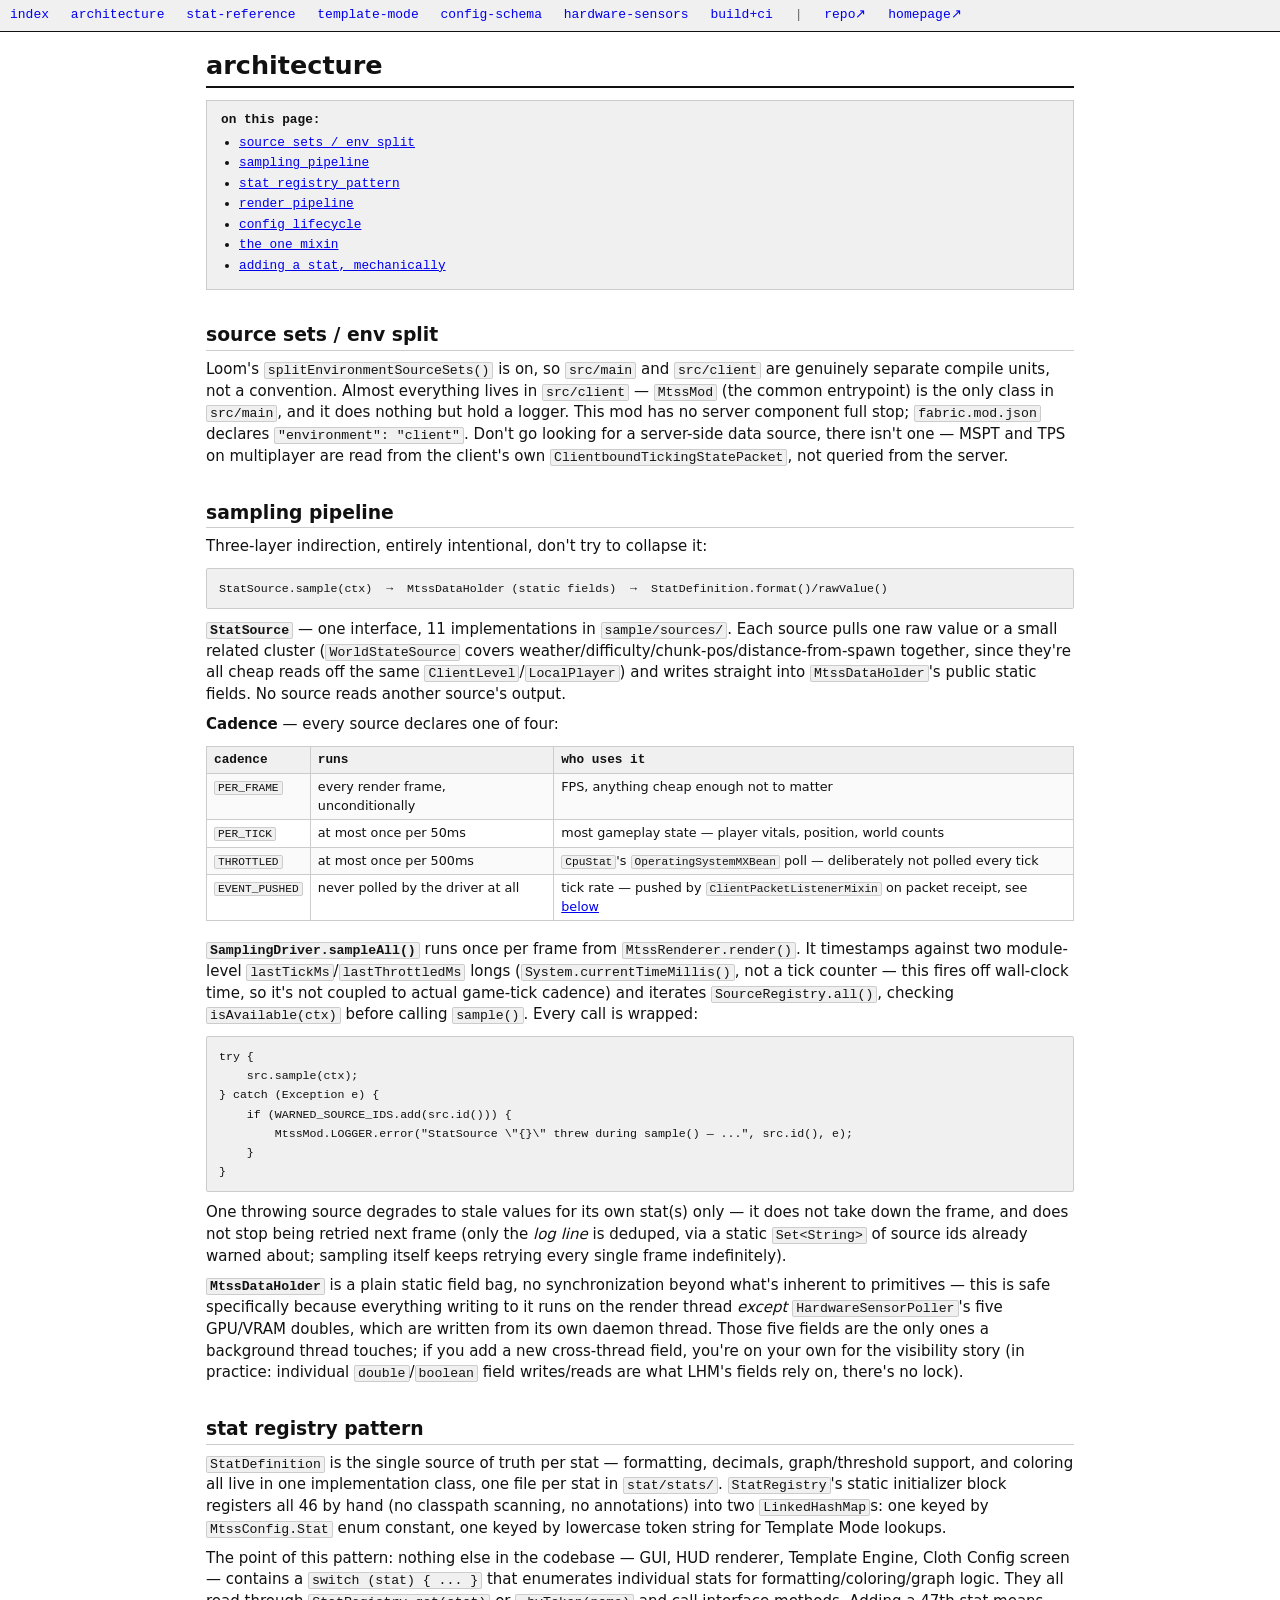
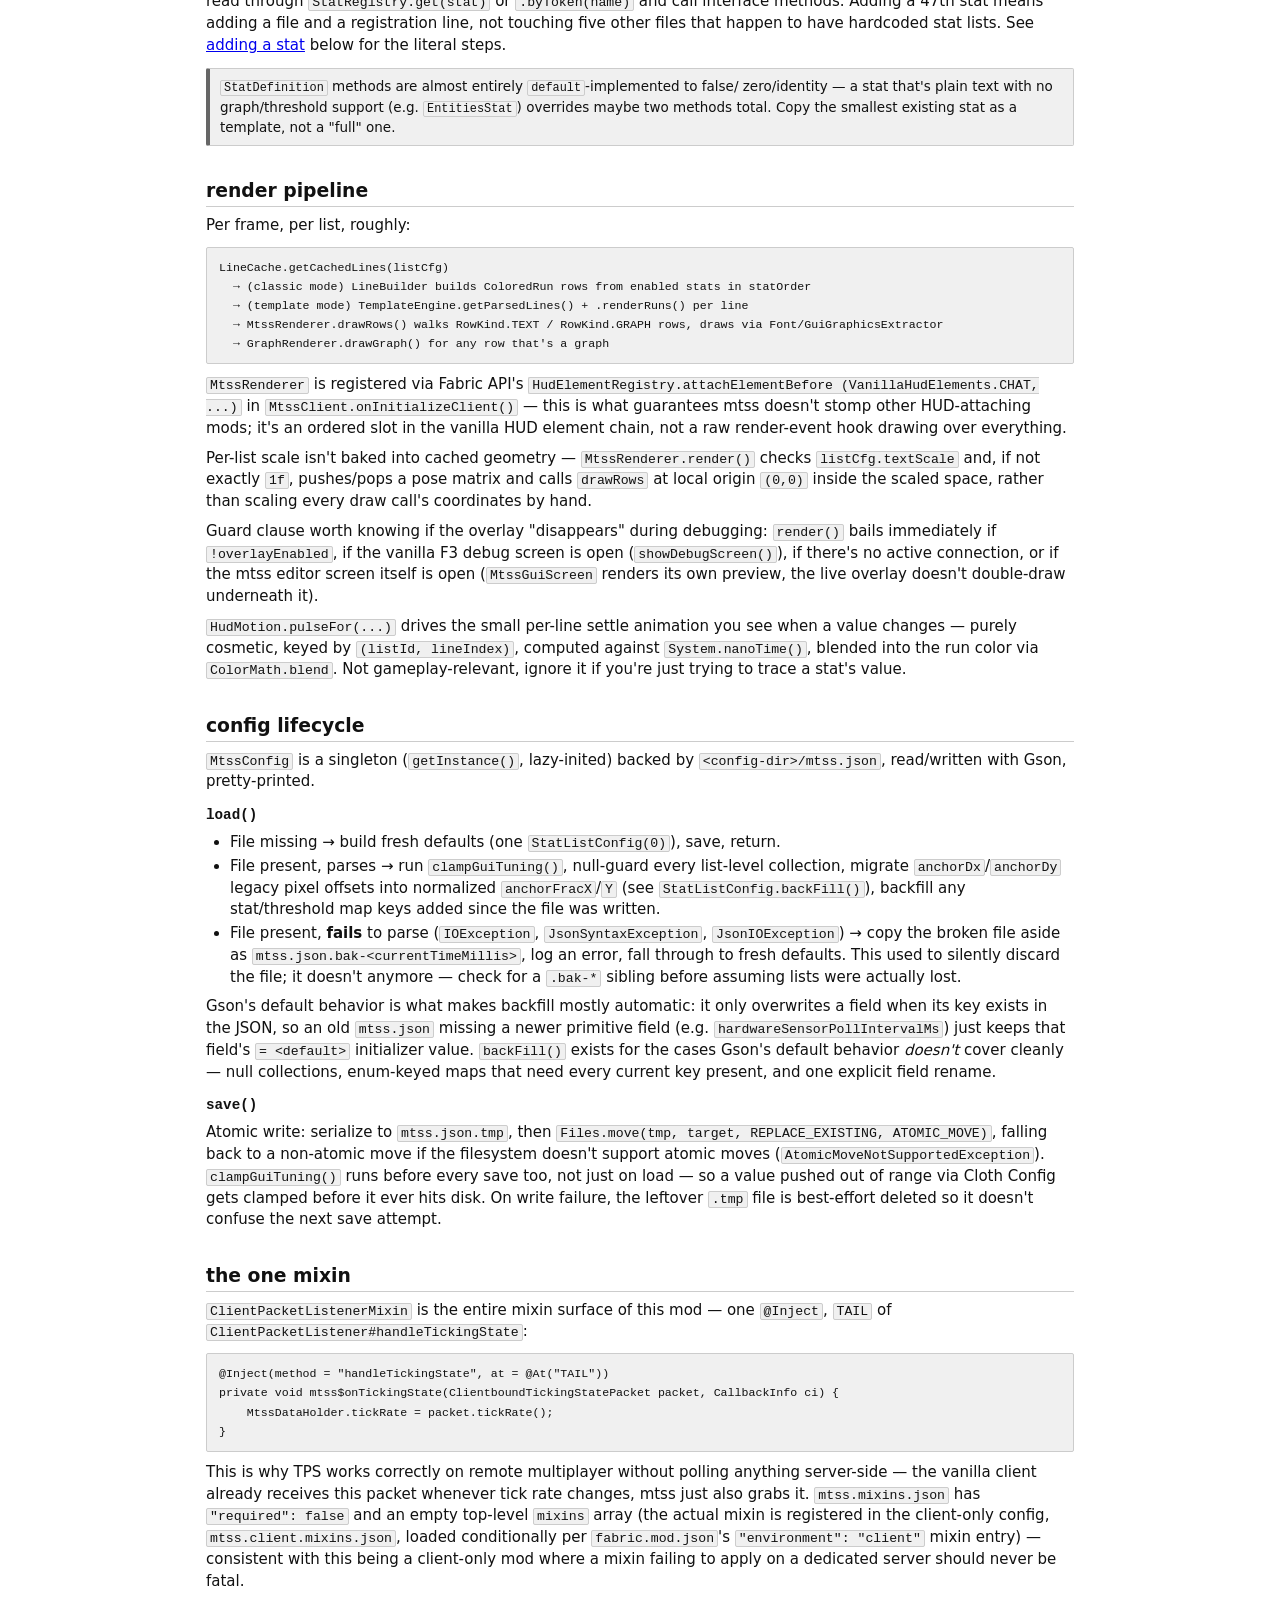
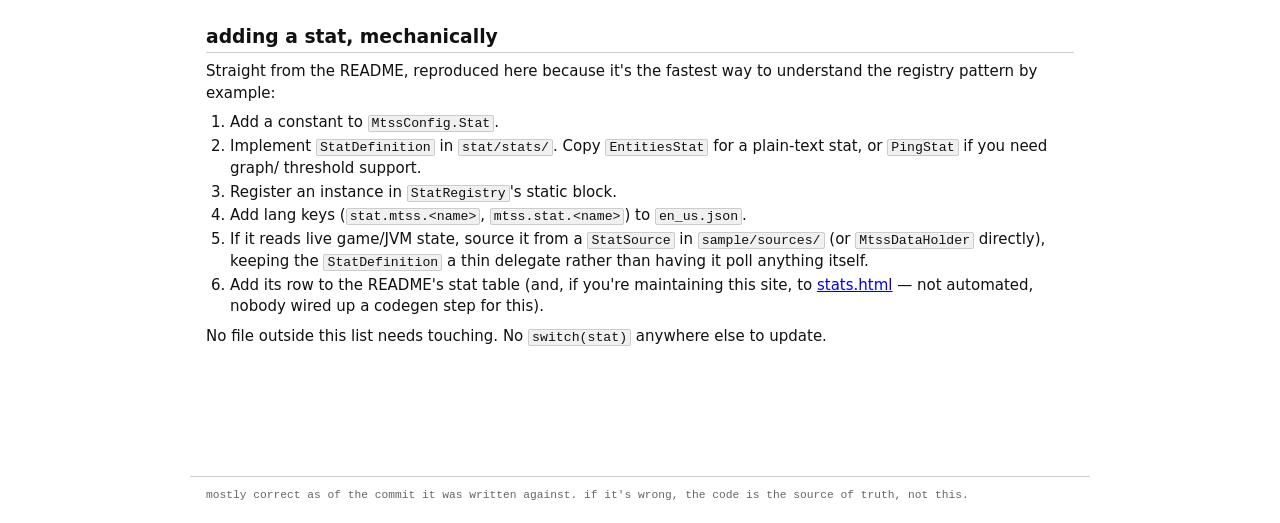
==== docs/architecture.html @ 02ba2ceb "Trim footer text to fit in 1 line" ====
<!doctype html>
<html lang="en">
<head>
<meta charset="utf-8">
<meta name="viewport" content="width=device-width, initial-scale=1">
<title>mtss docs — architecture</title>
<link rel="stylesheet" href="style.css">
</head>
<body>
<div class="topbar">
  <a href="index.html">index</a>
  <a href="architecture.html">architecture</a>
  <a href="stats.html">stat-reference</a>
  <a href="template-mode.html">template-mode</a>
  <a href="config-schema.html">config-schema</a>
  <a href="hardware-sensors.html">hardware-sensors</a>
  <a href="building.html">build+ci</a>
  <span class="sep">|</span>
  <a href="https://github.com/bottledpepsi/MineTuner-Statistics-Server">repo↗</a>
  <a href="https://bottledpepsi.github.io">homepage↗</a>
</div>

<main>
<h1>architecture</h1>

<div class="toc">
<b>on this page:</b>
<ul>
<li><a href="#sourcesets">source sets / env split</a></li>
<li><a href="#sampling">sampling pipeline</a></li>
<li><a href="#registry">stat registry pattern</a></li>
<li><a href="#render">render pipeline</a></li>
<li><a href="#config-lifecycle">config lifecycle</a></li>
<li><a href="#mixin">the one mixin</a></li>
<li><a href="#adding-a-stat">adding a stat, mechanically</a></li>
</ul>
</div>

<h2 id="sourcesets">source sets / env split</h2>
<p>
Loom's <code>splitEnvironmentSourceSets()</code> is on, so <code>src/main</code> and
<code>src/client</code> are genuinely separate compile units, not a convention. Almost
everything lives in <code>src/client</code> — <code>MtssMod</code> (the common entrypoint)
is the only class in <code>src/main</code>, and it does nothing but hold a logger. This
mod has no server component full stop; <code>fabric.mod.json</code> declares
<code>"environment": "client"</code>. Don't go looking for a server-side data source, there
isn't one — MSPT and TPS on multiplayer are read from the client's own
<code>ClientboundTickingStatePacket</code>, not queried from the server.
</p>

<h2 id="sampling">sampling pipeline</h2>
<p>
Three-layer indirection, entirely intentional, don't try to collapse it:
</p>
<pre><code>StatSource.sample(ctx)  →  MtssDataHolder (static fields)  →  StatDefinition.format()/rawValue()</code></pre>

<p>
<b><code>StatSource</code></b> — one interface, 11 implementations in <code>sample/sources/</code>.
Each source pulls one raw value or a small related cluster (<code>WorldStateSource</code> covers
weather/difficulty/chunk-pos/distance-from-spawn together, since they're all cheap reads off the
same <code>ClientLevel</code>/<code>LocalPlayer</code>) and writes straight into
<code>MtssDataHolder</code>'s public static fields. No source reads another source's output.
</p>

<p>
<b>Cadence</b> — every source declares one of four:
</p>
<table>
<tr><th>cadence</th><th>runs</th><th>who uses it</th></tr>
<tr><td><code>PER_FRAME</code></td><td>every render frame, unconditionally</td><td>FPS, anything cheap enough not to matter</td></tr>
<tr><td><code>PER_TICK</code></td><td>at most once per 50ms</td><td>most gameplay state — player vitals, position, world counts</td></tr>
<tr><td><code>THROTTLED</code></td><td>at most once per 500ms</td><td><code>CpuStat</code>'s <code>OperatingSystemMXBean</code> poll — deliberately not polled every tick</td></tr>
<tr><td><code>EVENT_PUSHED</code></td><td>never polled by the driver at all</td><td>tick rate — pushed by <code>ClientPacketListenerMixin</code> on packet receipt, see <a href="#mixin">below</a></td></tr>
</table>

<p>
<b><code>SamplingDriver.sampleAll()</code></b> runs once per frame from <code>MtssRenderer.render()</code>.
It timestamps against two module-level <code>lastTickMs</code>/<code>lastThrottledMs</code> longs
(<code>System.currentTimeMillis()</code>, not a tick counter — this fires off wall-clock time, so it's
not coupled to actual game-tick cadence) and iterates <code>SourceRegistry.all()</code>, checking
<code>isAvailable(ctx)</code> before calling <code>sample()</code>. Every call is wrapped:
</p>
<pre><code>try {
    src.sample(ctx);
} catch (Exception e) {
    if (WARNED_SOURCE_IDS.add(src.id())) {
        MtssMod.LOGGER.error("StatSource \"{}\" threw during sample() — ...", src.id(), e);
    }
}</code></pre>
<p>
One throwing source degrades to stale values for its own stat(s) only — it does not take down
the frame, and does not stop being retried next frame (only the <i>log line</i> is deduped, via
a static <code>Set&lt;String&gt;</code> of source ids already warned about; sampling itself keeps
retrying every single frame indefinitely).
</p>

<p>
<b><code>MtssDataHolder</code></b> is a plain static field bag, no synchronization beyond what's
inherent to primitives — this is safe specifically because everything writing to it runs on the
render thread <i>except</i> <code>HardwareSensorPoller</code>'s five GPU/VRAM doubles, which are
written from its own daemon thread. Those five fields are the only ones a background thread
touches; if you add a new cross-thread field, you're on your own for the visibility story (in
practice: individual <code>double</code>/<code>boolean</code> field writes/reads are what LHM's
fields rely on, there's no lock).
</p>

<h2 id="registry">stat registry pattern</h2>
<p>
<code>StatDefinition</code> is the single source of truth per stat — formatting, decimals,
graph/threshold support, and coloring all live in one implementation class, one file per stat
in <code>stat/stats/</code>. <code>StatRegistry</code>'s static initializer block registers all
46 by hand (no classpath scanning, no annotations) into two <code>LinkedHashMap</code>s: one
keyed by <code>MtssConfig.Stat</code> enum constant, one keyed by lowercase token string for
Template Mode lookups.
</p>
<p>
The point of this pattern: nothing else in the codebase — GUI, HUD renderer, Template
Engine, Cloth Config screen — contains a <code>switch (stat) { ... }</code> that enumerates
individual stats for formatting/coloring/graph logic. They all read through
<code>StatRegistry.get(stat)</code> or <code>.byToken(name)</code> and call interface methods.
Adding a 47th stat means adding a file and a registration line, not touching five other files
that happen to have hardcoded stat lists. See <a href="#adding-a-stat">adding a stat</a> below
for the literal steps.
</p>
<div class="note">
<code>StatDefinition</code> methods are almost entirely <code>default</code>-implemented to false/
zero/identity — a stat that's plain text with no graph/threshold support (e.g. <code>EntitiesStat</code>)
overrides maybe two methods total. Copy the smallest existing stat as a template, not a "full"
one.
</div>

<h2 id="render">render pipeline</h2>
<p>
Per frame, per list, roughly:
</p>
<pre><code>LineCache.getCachedLines(listCfg)
  → (classic mode) LineBuilder builds ColoredRun rows from enabled stats in statOrder
  → (template mode) TemplateEngine.getParsedLines() + .renderRuns() per line
  → MtssRenderer.drawRows() walks RowKind.TEXT / RowKind.GRAPH rows, draws via Font/GuiGraphicsExtractor
  → GraphRenderer.drawGraph() for any row that's a graph</code></pre>
<p>
<code>MtssRenderer</code> is registered via Fabric API's <code>HudElementRegistry.attachElementBefore
(VanillaHudElements.CHAT, ...)</code> in <code>MtssClient.onInitializeClient()</code> — this is what
guarantees mtss doesn't stomp other HUD-attaching mods; it's an ordered slot in the vanilla HUD
element chain, not a raw render-event hook drawing over everything.
</p>
<p>
Per-list scale isn't baked into cached geometry — <code>MtssRenderer.render()</code> checks
<code>listCfg.textScale</code> and, if not exactly <code>1f</code>, pushes/pops a pose matrix and
calls <code>drawRows</code> at local origin <code>(0,0)</code> inside the scaled space, rather than
scaling every draw call's coordinates by hand.
</p>
<p>
Guard clause worth knowing if the overlay "disappears" during debugging: <code>render()</code> bails
immediately if <code>!overlayEnabled</code>, if the vanilla F3 debug screen is open
(<code>showDebugScreen()</code>), if there's no active connection, or if the mtss editor screen
itself is open (<code>MtssGuiScreen</code> renders its own preview, the live overlay doesn't
double-draw underneath it).
</p>
<p>
<code>HudMotion.pulseFor(...)</code> drives the small per-line settle animation you see when a
value changes — purely cosmetic, keyed by <code>(listId, lineIndex)</code>, computed against
<code>System.nanoTime()</code>, blended into the run color via <code>ColorMath.blend</code>. Not
gameplay-relevant, ignore it if you're just trying to trace a stat's value.
</p>

<h2 id="config-lifecycle">config lifecycle</h2>
<p>
<code>MtssConfig</code> is a singleton (<code>getInstance()</code>, lazy-inited) backed by
<code>&lt;config-dir&gt;/mtss.json</code>, read/written with Gson, pretty-printed.
</p>
<h4>load()</h4>
<ul>
<li>File missing → build fresh defaults (one <code>StatListConfig(0)</code>), save, return.</li>
<li>File present, parses → run <code>clampGuiTuning()</code>, null-guard every list-level
collection, migrate <code>anchorDx</code>/<code>anchorDy</code> legacy pixel offsets into
normalized <code>anchorFracX</code>/<code>Y</code> (see <code>StatListConfig.backFill()</code>),
backfill any stat/threshold map keys added since the file was written.</li>
<li>File present, <b>fails</b> to parse (<code>IOException</code>, <code>JsonSyntaxException</code>,
<code>JsonIOException</code>) → copy the broken file aside as
<code>mtss.json.bak-&lt;currentTimeMillis&gt;</code>, log an error, fall through to fresh defaults.
This used to silently discard the file; it doesn't anymore — check for a <code>.bak-*</code>
sibling before assuming lists were actually lost.</li>
</ul>
<p>
Gson's default behavior is what makes backfill mostly automatic: it only overwrites a field
when its key exists in the JSON, so an old <code>mtss.json</code> missing a newer primitive
field (e.g. <code>hardwareSensorPollIntervalMs</code>) just keeps that field's
<code>= &lt;default&gt;</code> initializer value. <code>backFill()</code> exists for the cases
Gson's default behavior <i>doesn't</i> cover cleanly — null collections, enum-keyed maps that
need every current key present, and one explicit field rename.
</p>
<h4>save()</h4>
<p>
Atomic write: serialize to <code>mtss.json.tmp</code>, then
<code>Files.move(tmp, target, REPLACE_EXISTING, ATOMIC_MOVE)</code>, falling back to a
non-atomic move if the filesystem doesn't support atomic moves
(<code>AtomicMoveNotSupportedException</code>). <code>clampGuiTuning()</code> runs before every
save too, not just on load — so a value pushed out of range via Cloth Config gets clamped before
it ever hits disk. On write failure, the leftover <code>.tmp</code> file is best-effort deleted so
it doesn't confuse the next save attempt.
</p>

<h2 id="mixin">the one mixin</h2>
<p>
<code>ClientPacketListenerMixin</code> is the entire mixin surface of this mod — one
<code>@Inject</code>, <code>TAIL</code> of <code>ClientPacketListener#handleTickingState</code>:
</p>
<pre><code>@Inject(method = "handleTickingState", at = @At("TAIL"))
private void mtss$onTickingState(ClientboundTickingStatePacket packet, CallbackInfo ci) {
    MtssDataHolder.tickRate = packet.tickRate();
}</code></pre>
<p>
This is why TPS works correctly on remote multiplayer without polling anything server-side —
the vanilla client already receives this packet whenever tick rate changes, mtss just also
grabs it. <code>mtss.mixins.json</code> has <code>"required": false</code> and an empty
top-level <code>mixins</code> array (the actual mixin is registered in the client-only config,
<code>mtss.client.mixins.json</code>, loaded conditionally per <code>fabric.mod.json</code>'s
<code>"environment": "client"</code> mixin entry) — consistent with this being a client-only mod
where a mixin failing to apply on a dedicated server should never be fatal.
</p>

<h2 id="adding-a-stat">adding a stat, mechanically</h2>
<p>Straight from the README, reproduced here because it's the fastest way to understand the
registry pattern by example:</p>
<ol>
<li>Add a constant to <code>MtssConfig.Stat</code>.</li>
<li>Implement <code>StatDefinition</code> in <code>stat/stats/</code>. Copy
<code>EntitiesStat</code> for a plain-text stat, or <code>PingStat</code> if you need graph/
threshold support.</li>
<li>Register an instance in <code>StatRegistry</code>'s static block.</li>
<li>Add lang keys (<code>stat.mtss.&lt;name&gt;</code>, <code>mtss.stat.&lt;name&gt;</code>) to
<code>en_us.json</code>.</li>
<li>If it reads live game/JVM state, source it from a <code>StatSource</code> in
<code>sample/sources/</code> (or <code>MtssDataHolder</code> directly), keeping the
<code>StatDefinition</code> a thin delegate rather than having it poll anything itself.</li>
<li>Add its row to the README's stat table (and, if you're maintaining this site, to
<a href="stats.html">stats.html</a> — not automated, nobody wired up a codegen step for this).</li>
</ol>
<p>No file outside this list needs touching. No <code>switch(stat)</code> anywhere else to update.</p>

</main>

<footer>
mostly correct as of the commit it was written against. if it's wrong, the code is the source of truth, not this.
</footer>
</body>
</html>
---- docs/style.css ----
/* style.css — didn't feel like doing more than this. */

:root {
  --bg: #ffffff;
  --fg: #111111;
  --dim: #666666;
  --line: #cccccc;
  --code-bg: #f0f0f0;
  --link: #0000ee;
  --visited: #551a8b;
  --warn-bg: #fff8dc;
  --warn-border: #d4c37a;
  --ok: #006400;
  --bad: #8b0000;
  --mono: ui-monospace, "Cascadia Code", "SF Mono", "Consolas", "Liberation Mono", monospace;
  --sans: ui-sans-serif, system-ui, "Segoe UI", Tahoma, Arial, sans-serif;
}

* { box-sizing: border-box; }

html { font-size: 15px; }

body {
  margin: 0;
  font-family: var(--sans);
  color: var(--fg);
  background: var(--bg);
  line-height: 1.45;
}

/* nav bar: literally a table. no shame. */
.topbar {
  border-bottom: 1px solid var(--fg);
  padding: 6px 10px;
  font-family: var(--mono);
  font-size: 13px;
  background: var(--code-bg);
  white-space: nowrap;
  overflow-x: auto;
}
.topbar a { margin-right: 14px; color: var(--link); text-decoration: none; }
.topbar a:hover { text-decoration: underline; }
.topbar .sep { color: var(--dim); margin-right: 14px; }
.topbar .tag { color: var(--dim); }

main {
  max-width: 900px;
  margin: 0 auto;
  padding: 18px 16px 80px;
}

h1, h2, h3, h4 { font-family: var(--sans); font-weight: 700; line-height: 1.2; }
h1 { font-size: 1.7rem; margin: 0 0 4px; border-bottom: 2px solid var(--fg); padding-bottom: 6px; }
h2 { font-size: 1.25rem; margin: 34px 0 8px; border-bottom: 1px solid var(--line); padding-bottom: 3px; }
h3 { font-size: 1.05rem; margin: 20px 0 6px; }
h4 { font-size: 0.95rem; margin: 14px 0 4px; font-family: var(--mono); }

p { margin: 8px 0; }
ul, ol { margin: 8px 0; padding-left: 24px; }
li { margin: 2px 0; }

a { color: var(--link); }
a:visited { color: var(--visited); }

code, pre, kbd {
  font-family: var(--mono);
  font-size: 0.88em;
}
code {
  background: var(--code-bg);
  border: 1px solid var(--line);
  padding: 0 3px;
  border-radius: 2px;
}
pre {
  background: var(--code-bg);
  border: 1px solid var(--line);
  padding: 10px 12px;
  overflow-x: auto;
  border-radius: 2px;
  margin: 10px 0;
}
pre code { background: none; border: none; padding: 0; }

table {
  border-collapse: collapse;
  width: 100%;
  margin: 10px 0 18px;
  font-size: 0.85rem;
}
th, td {
  border: 1px solid var(--line);
  padding: 4px 7px;
  text-align: left;
  vertical-align: top;
}
th {
  background: var(--code-bg);
  font-family: var(--mono);
  font-weight: 700;
  white-space: nowrap;
}
tr:nth-child(even) td { background: #fafafa; }
td code { white-space: nowrap; }

.center { text-align: center; }

.tag {
  display: inline-block;
  font-family: var(--mono);
  font-size: 0.72rem;
  padding: 1px 5px;
  border: 1px solid var(--line);
  border-radius: 2px;
  background: var(--code-bg);
  color: var(--dim);
}

.yes { color: var(--ok); font-weight: 700; }
.no  { color: var(--dim); }

.note, .warn {
  border: 1px solid var(--line);
  padding: 8px 10px;
  margin: 12px 0;
  font-size: 0.9rem;
  border-radius: 2px;
}
.note { background: var(--code-bg); border-left: 4px solid var(--dim); }
.warn { background: var(--warn-bg); border: 1px solid var(--warn-border); border-left: 4px solid #a08a2e; }

hr { border: none; border-top: 1px dashed var(--line); margin: 26px 0; }

footer {
  max-width: 900px;
  margin: 40px auto 20px;
  padding: 10px 16px 0;
  border-top: 1px solid var(--line);
  font-family: var(--mono);
  font-size: 0.75rem;
  color: var(--dim);
}

.toc {
  font-family: var(--mono);
  font-size: 0.85rem;
  background: var(--code-bg);
  border: 1px solid var(--line);
  padding: 10px 14px;
  margin: 12px 0 20px;
}
.toc ul { margin: 4px 0; padding-left: 18px; }

.filetree {
  font-family: var(--mono);
  font-size: 0.82rem;
  background: var(--code-bg);
  border: 1px solid var(--line);
  padding: 10px 12px;
  overflow-x: auto;
  white-space: pre;
  line-height: 1.5;
}

.badge-row { margin: 6px 0 14px; font-family: var(--mono); font-size: 0.75rem; color: var(--dim); }

.two-col {
  display: grid;
  grid-template-columns: 1fr 1fr;
  gap: 20px;
}
@media (max-width: 640px) {
  .two-col { grid-template-columns: 1fr; }
  html { font-size: 14.5px; }
  table { font-size: 0.78rem; }
}
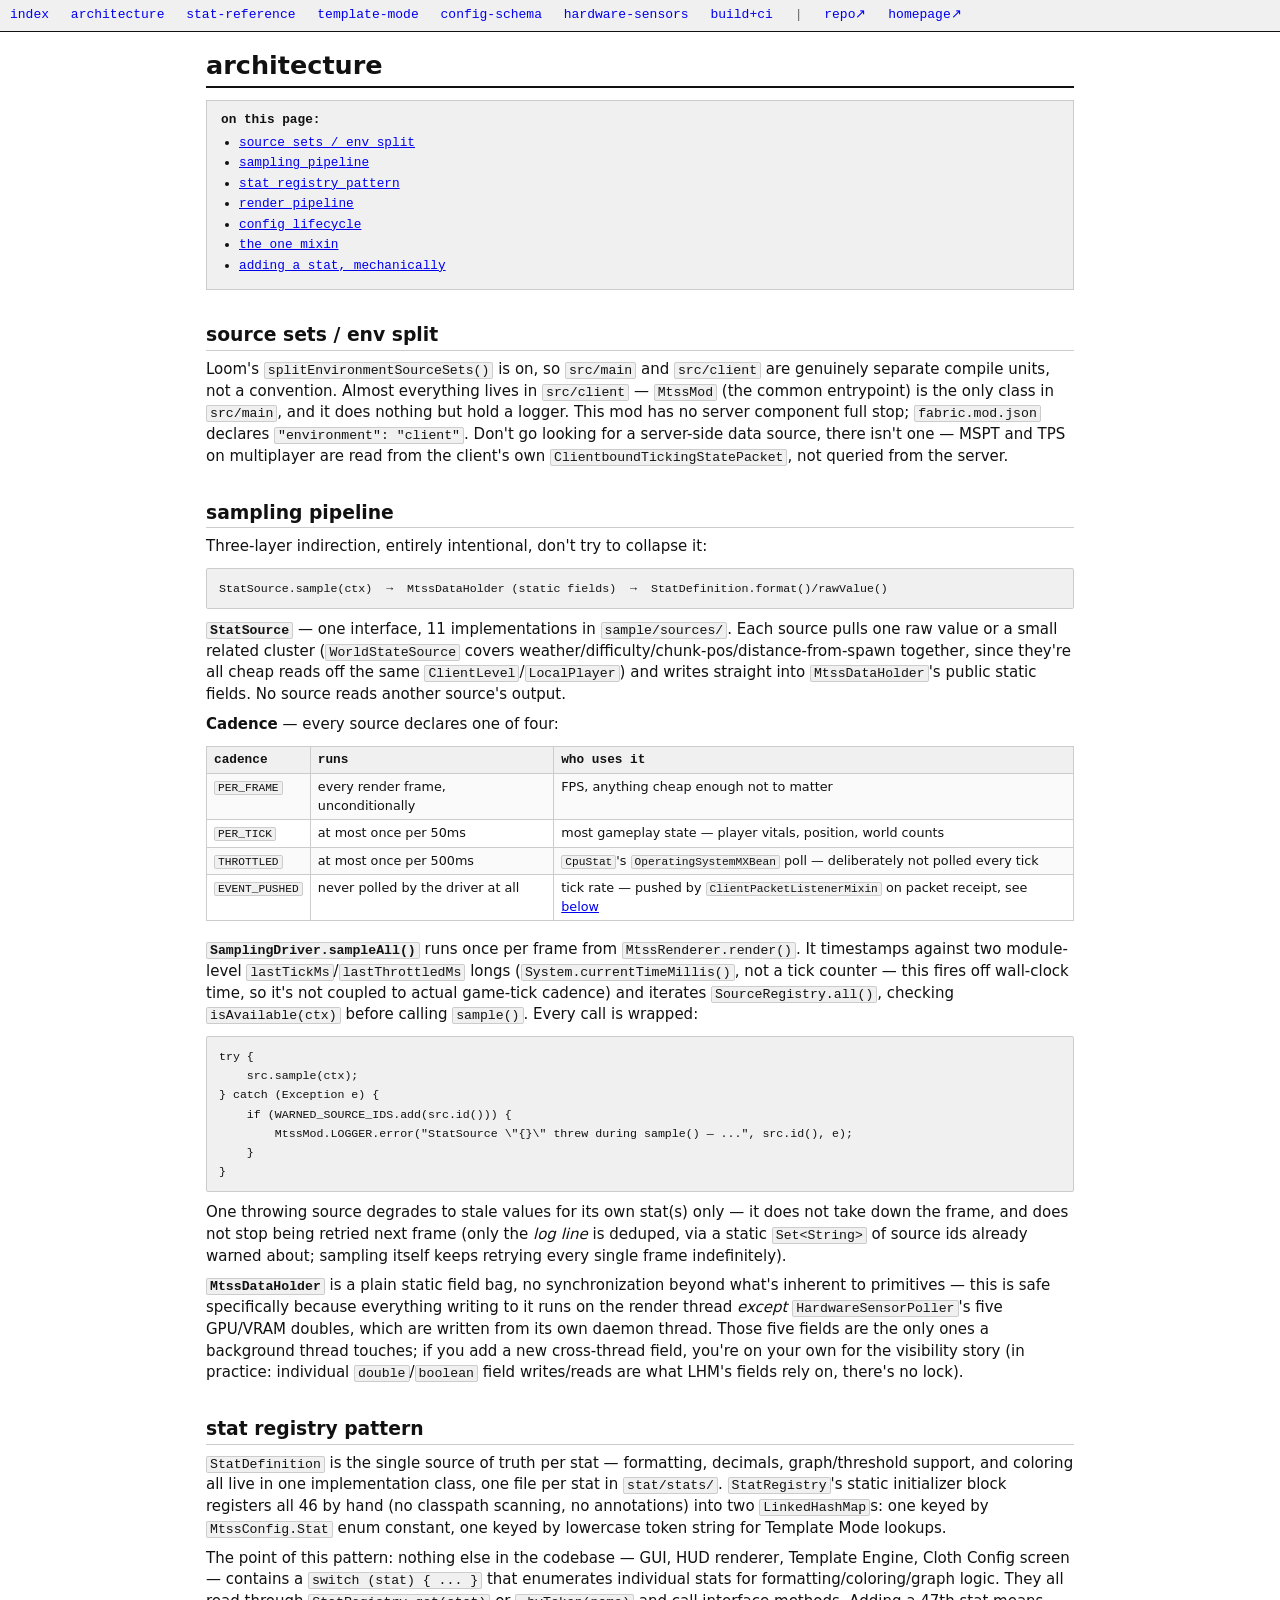
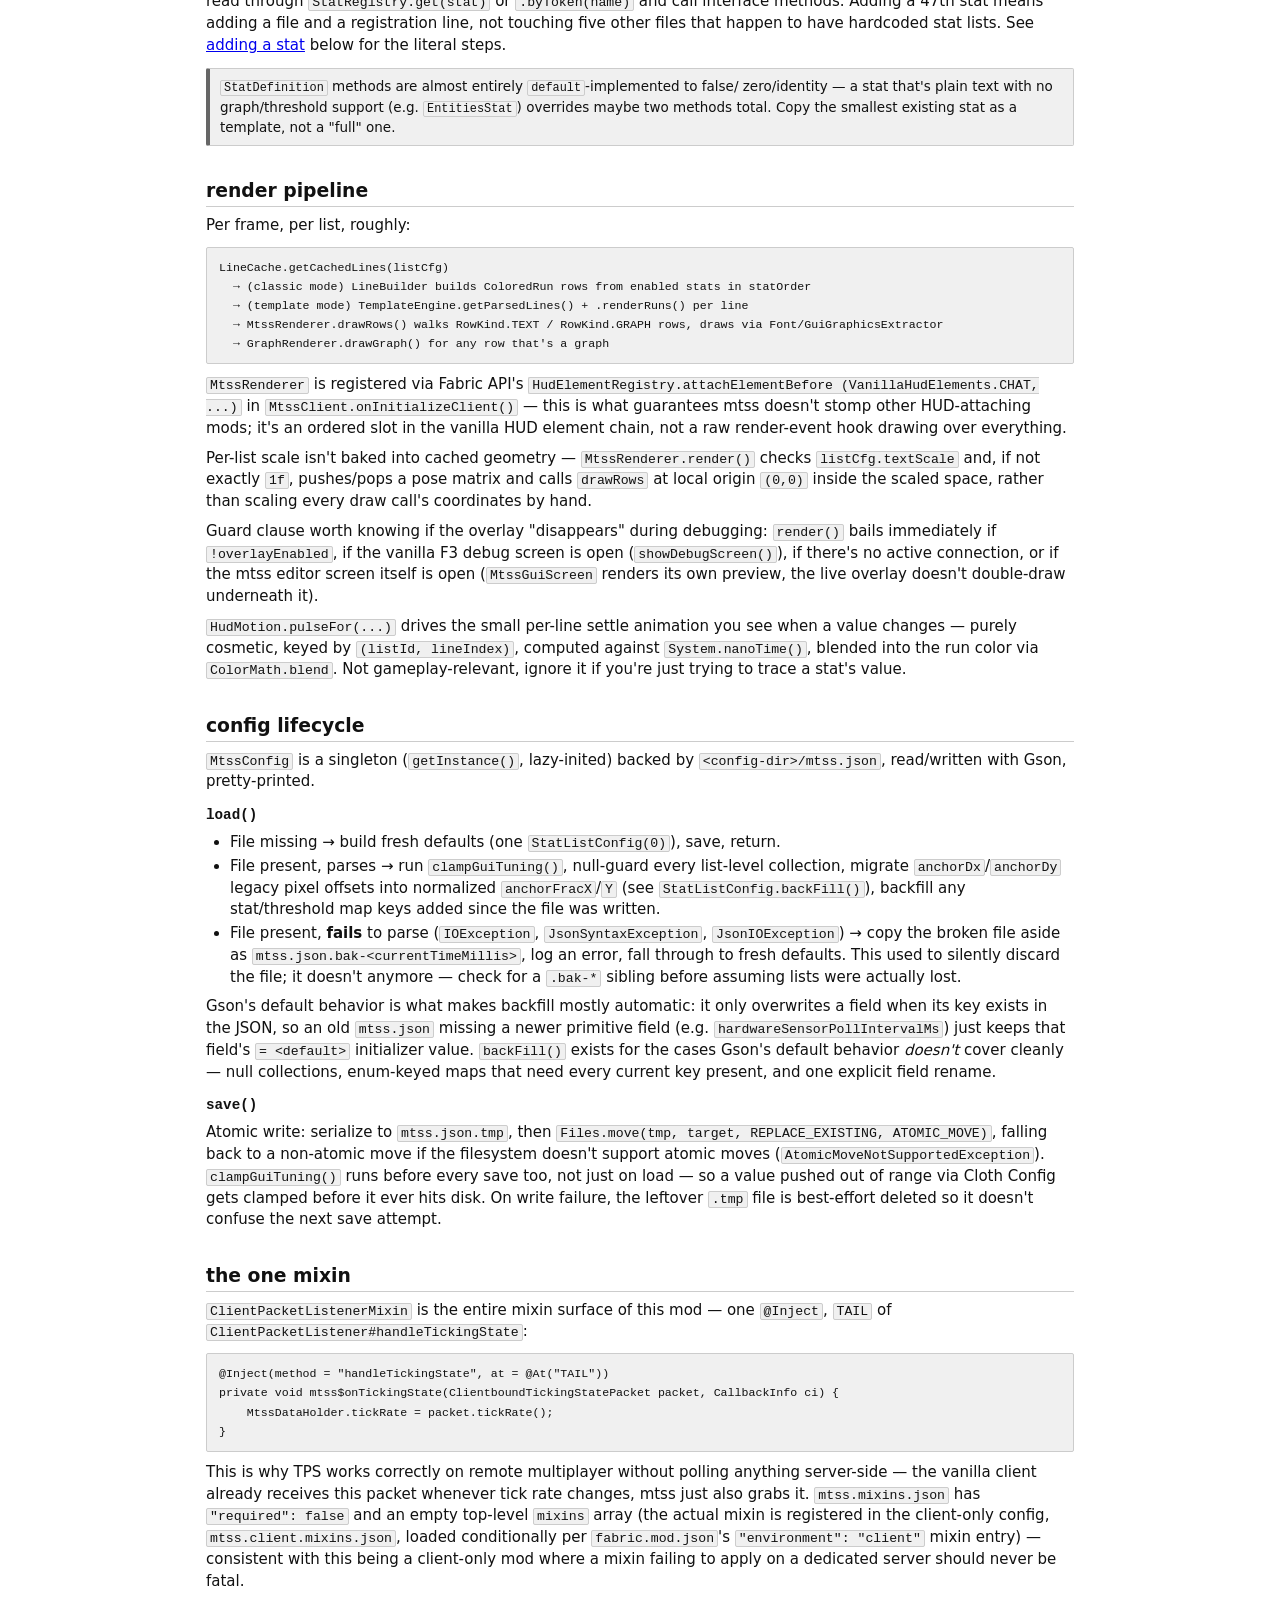
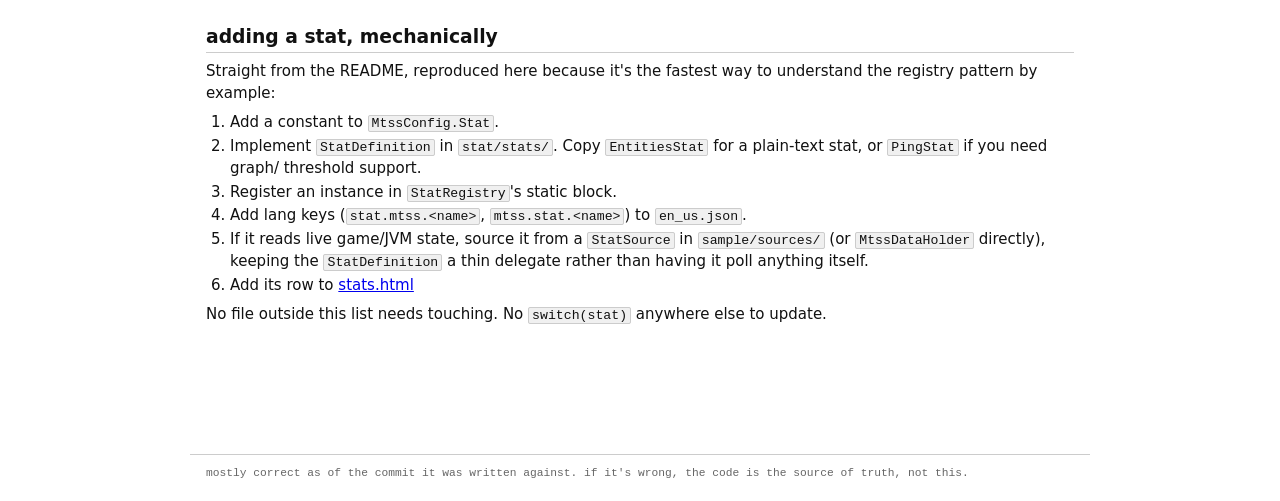
==== commit 4ba2529f: "Merge branch 'main' of https://github.com/bottledpepsi/MineTuner-Statistics-Server" ====
--- a/docs/architecture.html
+++ b/docs/architecture.html
@@ -234,8 +234,7 @@
 <li>If it reads live game/JVM state, source it from a <code>StatSource</code> in
 <code>sample/sources/</code> (or <code>MtssDataHolder</code> directly), keeping the
 <code>StatDefinition</code> a thin delegate rather than having it poll anything itself.</li>
-<li>Add its row to the README's stat table (and, if you're maintaining this site, to
-<a href="stats.html">stats.html</a> — not automated, nobody wired up a codegen step for this).</li>
+<li>Add its row to <a href="stats.html">stats.html</a></li>
 </ol>
 <p>No file outside this list needs touching. No <code>switch(stat)</code> anywhere else to update.</p>
 
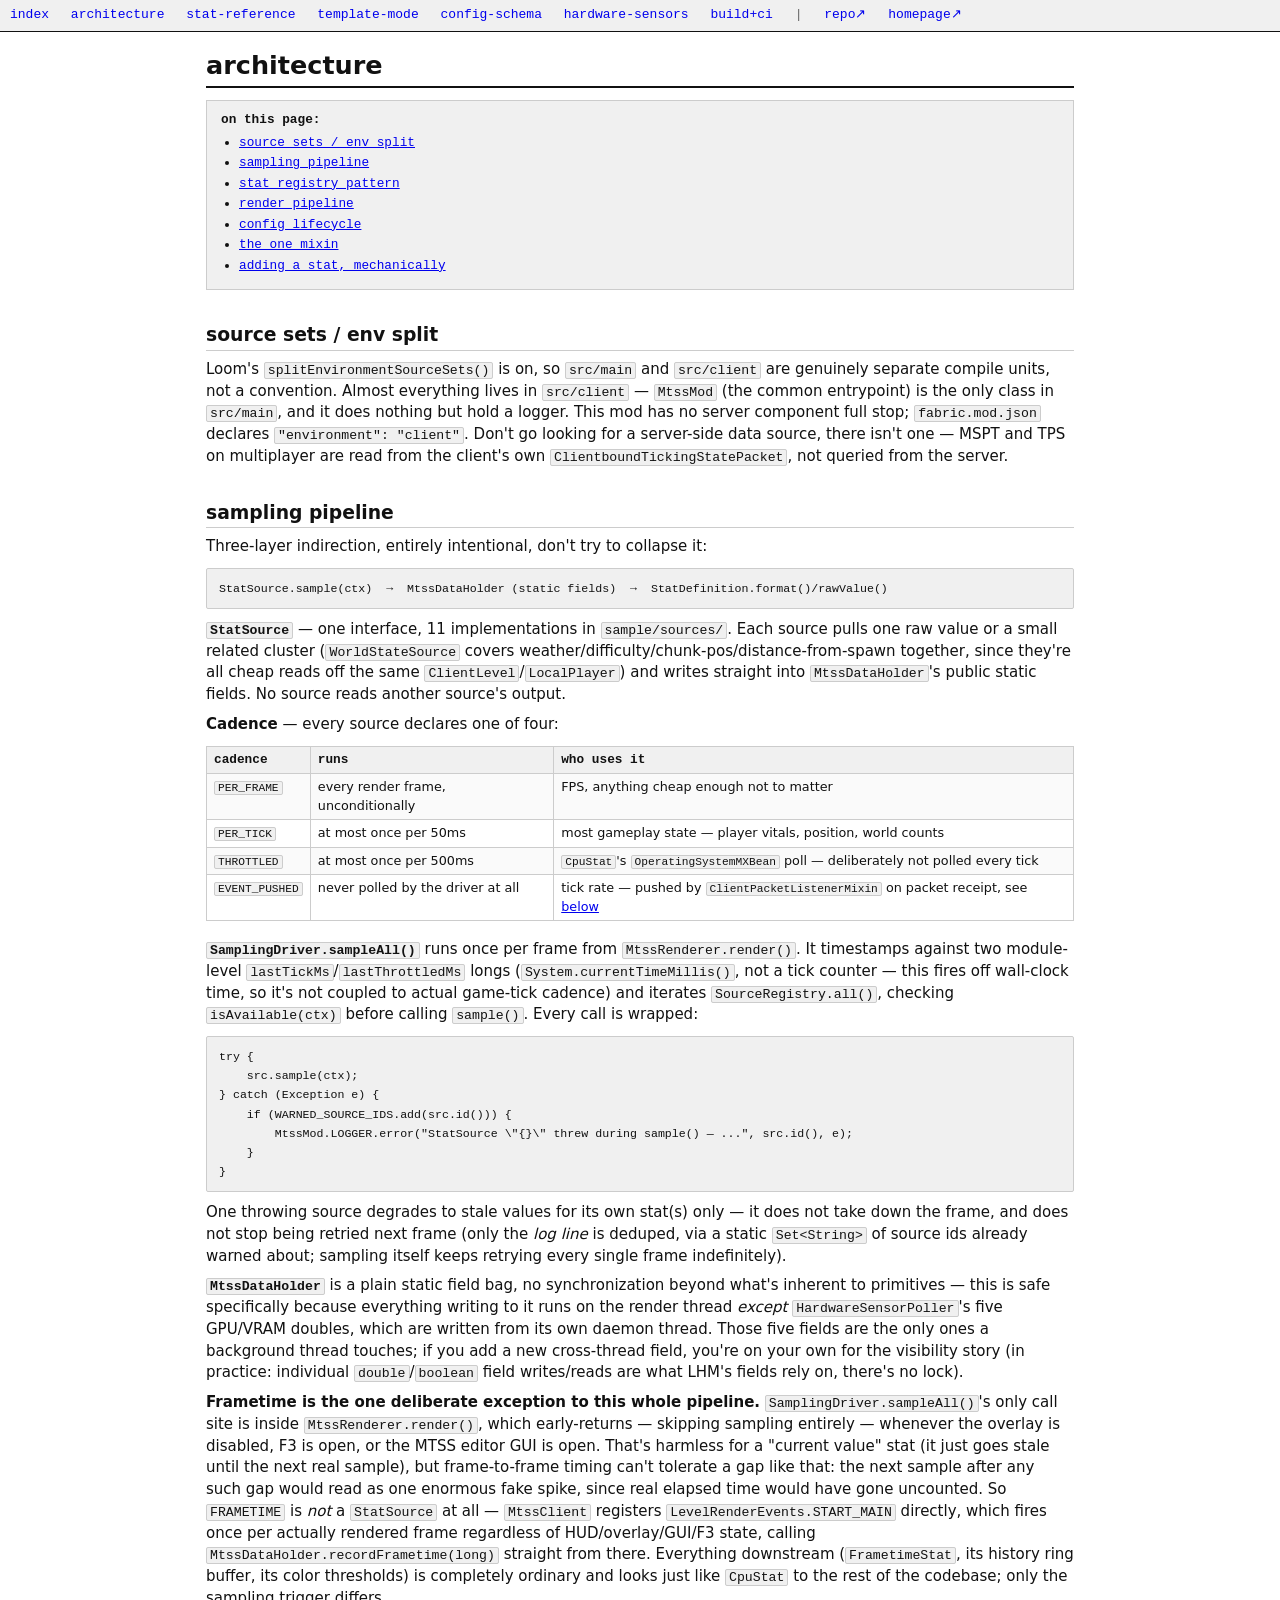
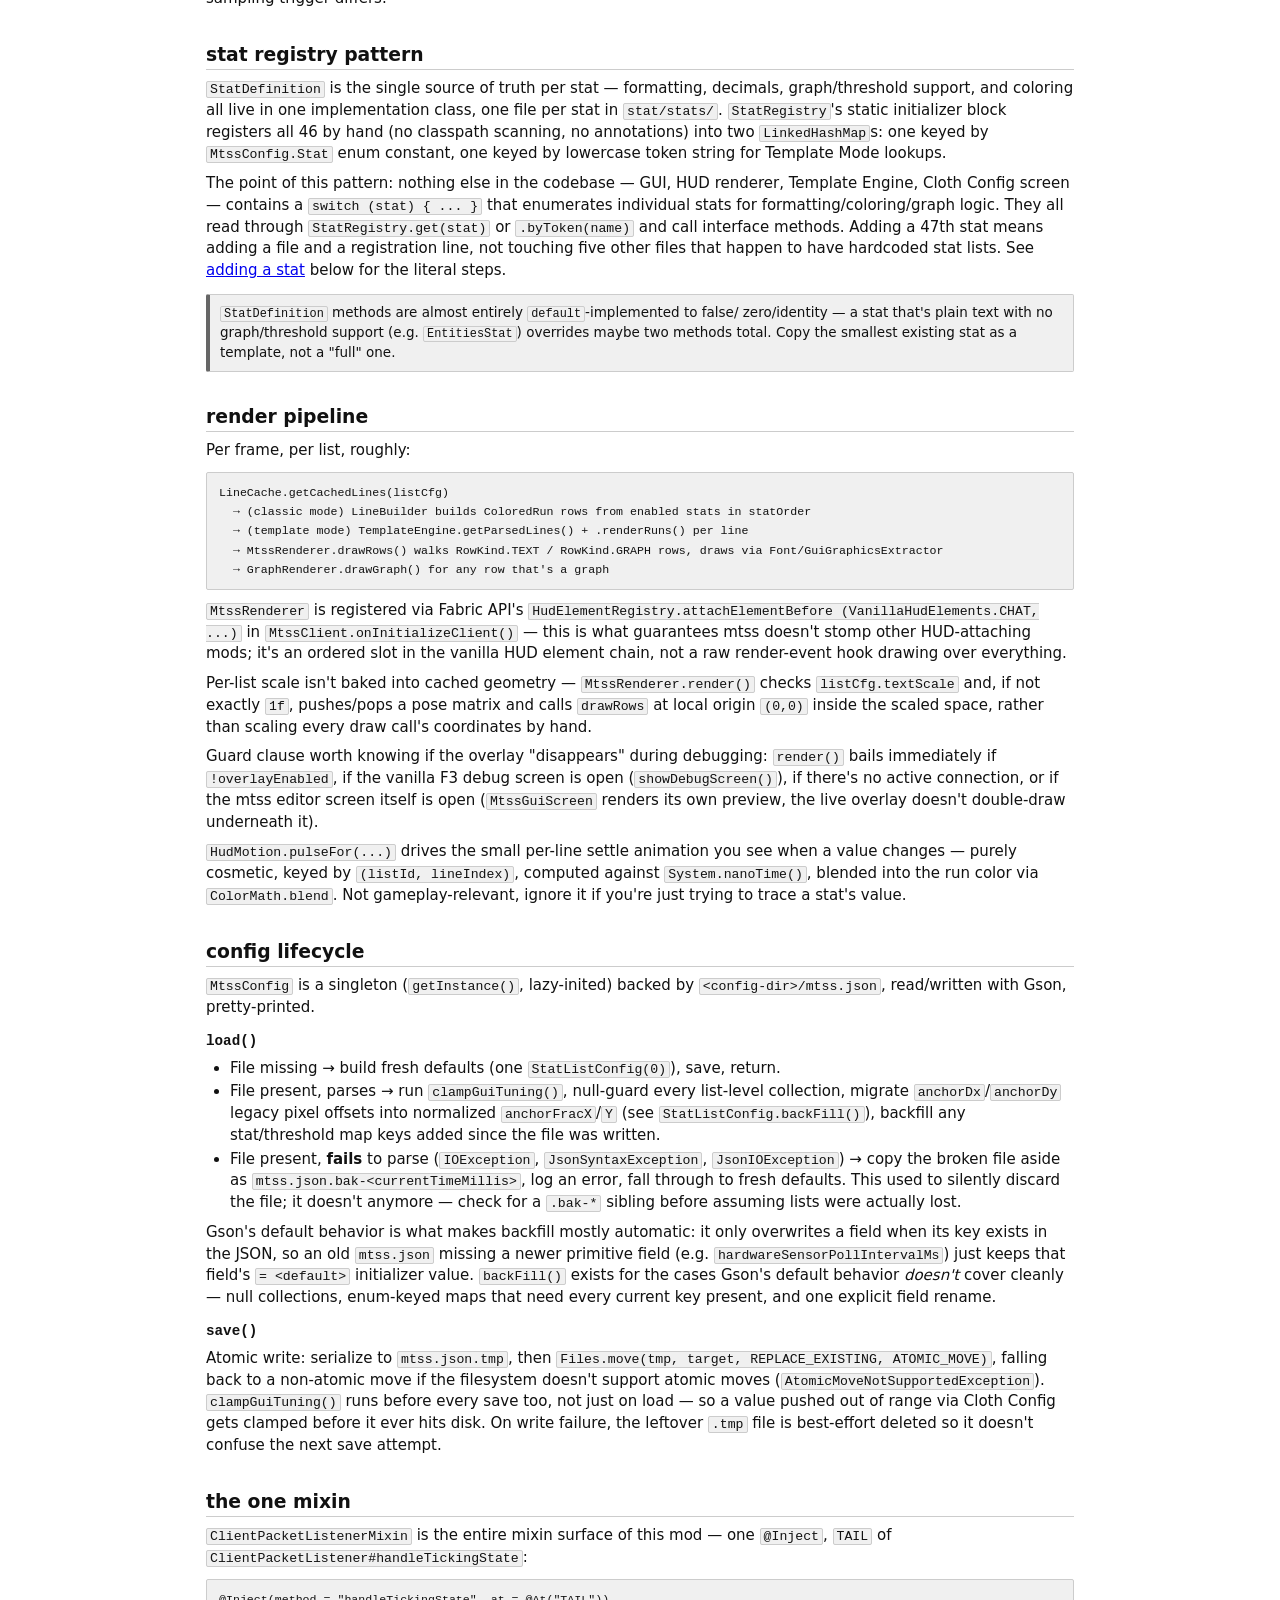
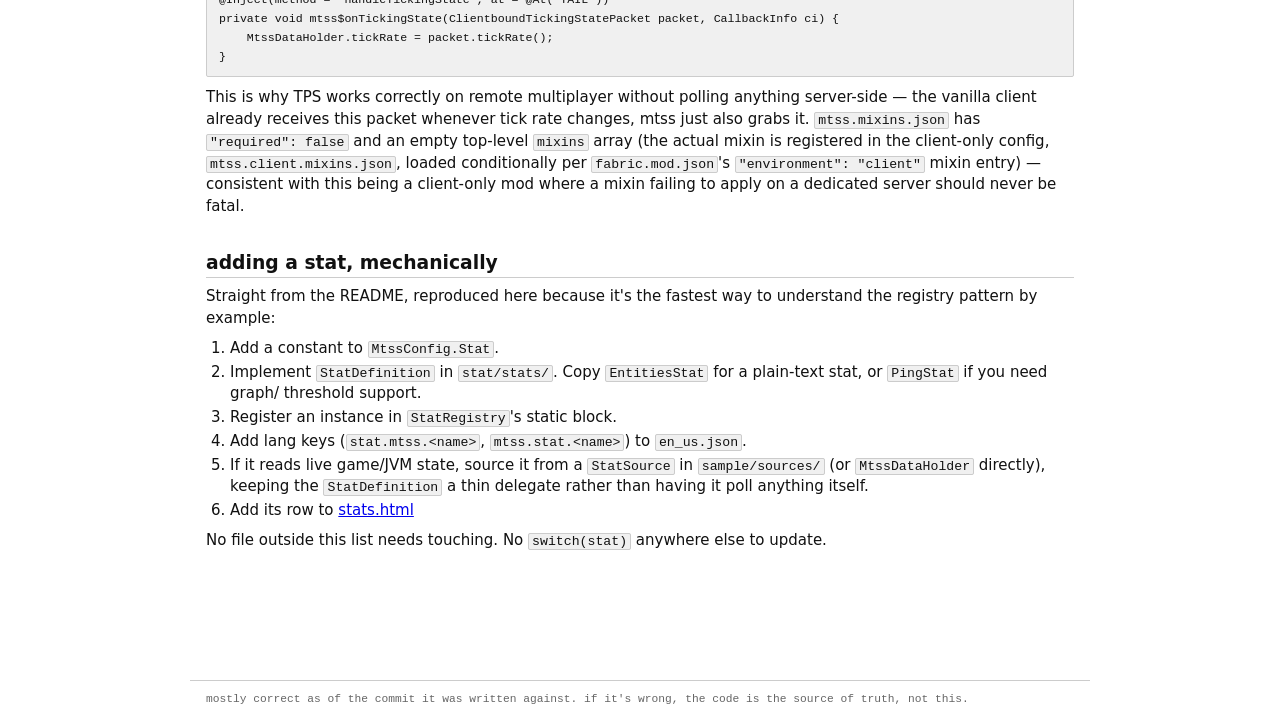
==== commit 157a4243: "Frametime stat" ====
--- a/docs/architecture.html
+++ b/docs/architecture.html
@@ -104,6 +104,21 @@
 fields rely on, there's no lock).
 </p>
 
+<p>
+<b>Frametime is the one deliberate exception to this whole pipeline.</b>
+<code>SamplingDriver.sampleAll()</code>'s only call site is inside <code>MtssRenderer.render()</code>,
+which early-returns — skipping sampling entirely — whenever the overlay is disabled, F3 is open,
+or the MTSS editor GUI is open. That's harmless for a "current value" stat (it just goes stale
+until the next real sample), but frame-to-frame timing can't tolerate a gap like that: the next
+sample after any such gap would read as one enormous fake spike, since real elapsed time would
+have gone uncounted. So <code>FRAMETIME</code> is <i>not</i> a <code>StatSource</code> at all —
+<code>MtssClient</code> registers <code>LevelRenderEvents.START_MAIN</code> directly, which fires once
+per actually rendered frame regardless of HUD/overlay/GUI/F3 state, calling
+<code>MtssDataHolder.recordFrametime(long)</code> straight from there. Everything downstream
+(<code>FrametimeStat</code>, its history ring buffer, its color thresholds) is completely ordinary
+and looks just like <code>CpuStat</code> to the rest of the codebase; only the sampling trigger differs.
+</p>
+
 <h2 id="registry">stat registry pattern</h2>
 <p>
 <code>StatDefinition</code> is the single source of truth per stat — formatting, decimals,
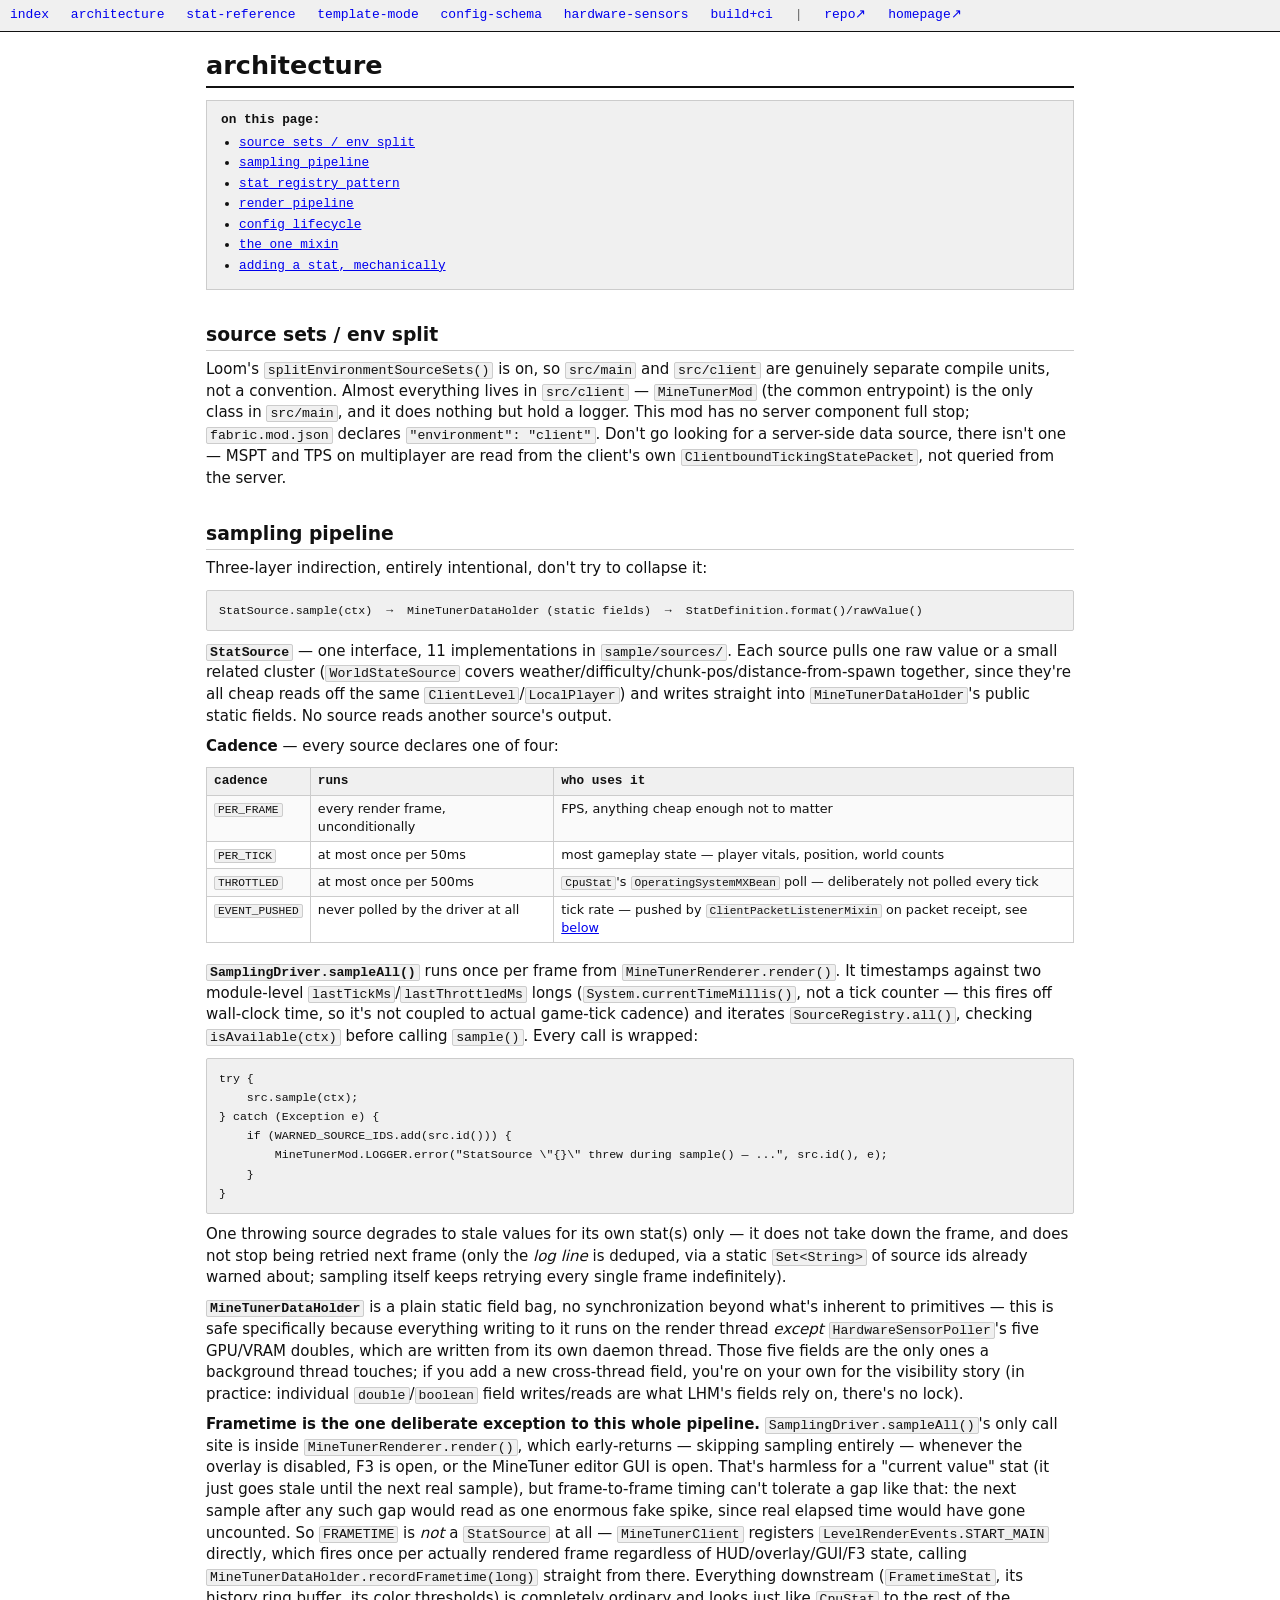
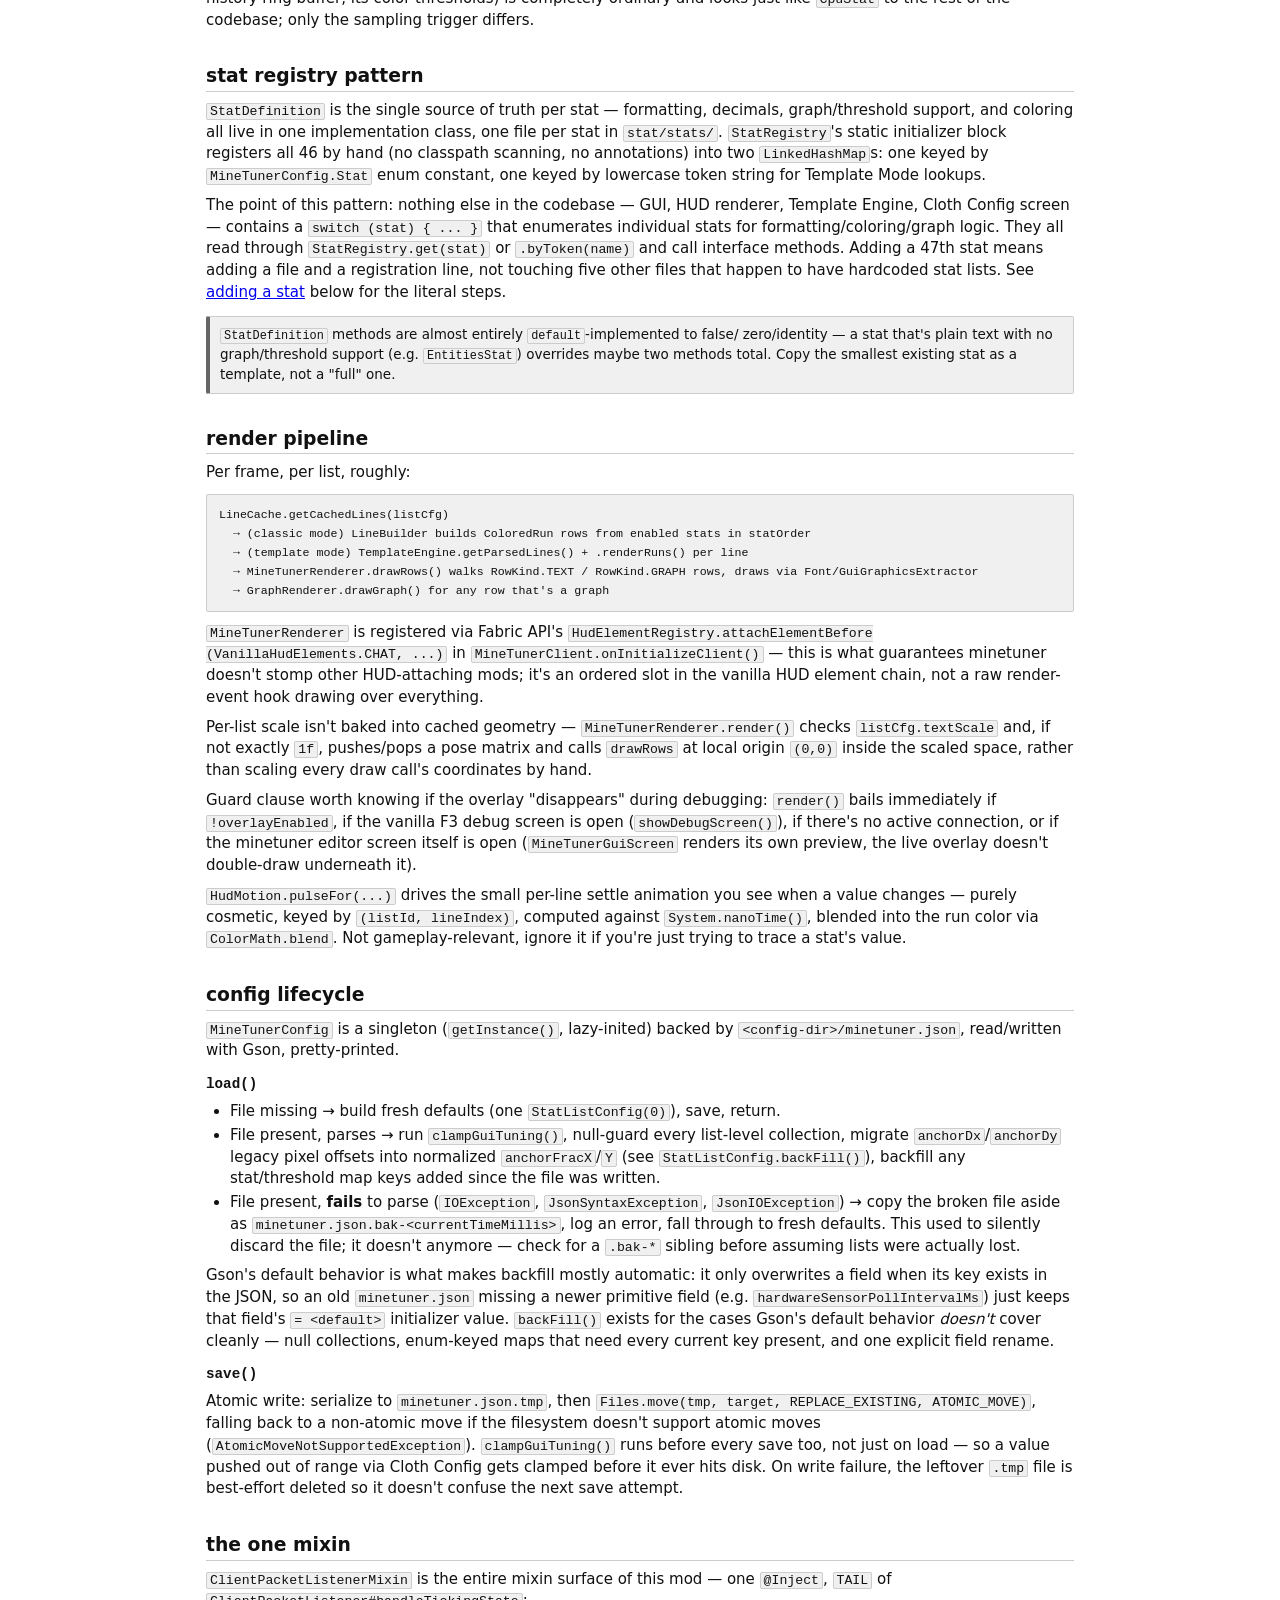
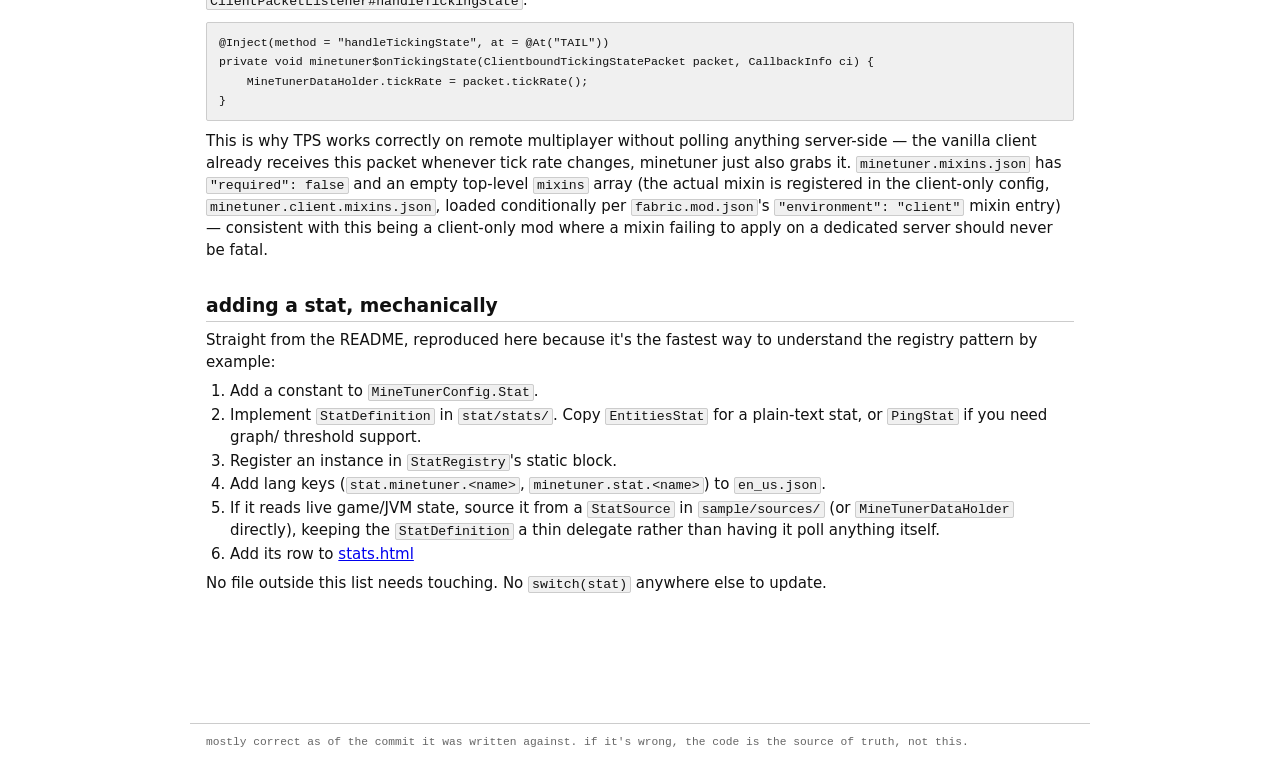
==== commit 22968df7: "Rename project" ====
--- a/docs/architecture.html
+++ b/docs/architecture.html
@@ -3,7 +3,7 @@
 <head>
 <meta charset="utf-8">
 <meta name="viewport" content="width=device-width, initial-scale=1">
-<title>mtss docs — architecture</title>
+<title>minetuner docs — architecture</title>
 <link rel="stylesheet" href="style.css">
 </head>
 <body>
@@ -16,7 +16,7 @@
   <a href="hardware-sensors.html">hardware-sensors</a>
   <a href="building.html">build+ci</a>
   <span class="sep">|</span>
-  <a href="https://github.com/bottledpepsi/MineTuner-Statistics-Server">repo↗</a>
+  <a href="https://github.com/bottledpepsi/MineTuner-HUD">repo↗</a>
   <a href="https://bottledpepsi.github.io">homepage↗</a>
 </div>
 
@@ -40,7 +40,7 @@
 <p>
 Loom's <code>splitEnvironmentSourceSets()</code> is on, so <code>src/main</code> and
 <code>src/client</code> are genuinely separate compile units, not a convention. Almost
-everything lives in <code>src/client</code> — <code>MtssMod</code> (the common entrypoint)
+everything lives in <code>src/client</code> — <code>MineTunerMod</code> (the common entrypoint)
 is the only class in <code>src/main</code>, and it does nothing but hold a logger. This
 mod has no server component full stop; <code>fabric.mod.json</code> declares
 <code>"environment": "client"</code>. Don't go looking for a server-side data source, there
@@ -52,14 +52,14 @@
 <p>
 Three-layer indirection, entirely intentional, don't try to collapse it:
 </p>
-<pre><code>StatSource.sample(ctx)  →  MtssDataHolder (static fields)  →  StatDefinition.format()/rawValue()</code></pre>
+<pre><code>StatSource.sample(ctx)  →  MineTunerDataHolder (static fields)  →  StatDefinition.format()/rawValue()</code></pre>
 
 <p>
 <b><code>StatSource</code></b> — one interface, 11 implementations in <code>sample/sources/</code>.
 Each source pulls one raw value or a small related cluster (<code>WorldStateSource</code> covers
 weather/difficulty/chunk-pos/distance-from-spawn together, since they're all cheap reads off the
 same <code>ClientLevel</code>/<code>LocalPlayer</code>) and writes straight into
-<code>MtssDataHolder</code>'s public static fields. No source reads another source's output.
+<code>MineTunerDataHolder</code>'s public static fields. No source reads another source's output.
 </p>
 
 <p>
@@ -74,7 +74,7 @@
 </table>
 
 <p>
-<b><code>SamplingDriver.sampleAll()</code></b> runs once per frame from <code>MtssRenderer.render()</code>.
+<b><code>SamplingDriver.sampleAll()</code></b> runs once per frame from <code>MineTunerRenderer.render()</code>.
 It timestamps against two module-level <code>lastTickMs</code>/<code>lastThrottledMs</code> longs
 (<code>System.currentTimeMillis()</code>, not a tick counter — this fires off wall-clock time, so it's
 not coupled to actual game-tick cadence) and iterates <code>SourceRegistry.all()</code>, checking
@@ -84,7 +84,7 @@
     src.sample(ctx);
 } catch (Exception e) {
     if (WARNED_SOURCE_IDS.add(src.id())) {
-        MtssMod.LOGGER.error("StatSource \"{}\" threw during sample() — ...", src.id(), e);
+        MineTunerMod.LOGGER.error("StatSource \"{}\" threw during sample() — ...", src.id(), e);
     }
 }</code></pre>
 <p>
@@ -95,7 +95,7 @@
 </p>
 
 <p>
-<b><code>MtssDataHolder</code></b> is a plain static field bag, no synchronization beyond what's
+<b><code>MineTunerDataHolder</code></b> is a plain static field bag, no synchronization beyond what's
 inherent to primitives — this is safe specifically because everything writing to it runs on the
 render thread <i>except</i> <code>HardwareSensorPoller</code>'s five GPU/VRAM doubles, which are
 written from its own daemon thread. Those five fields are the only ones a background thread
@@ -106,15 +106,15 @@
 
 <p>
 <b>Frametime is the one deliberate exception to this whole pipeline.</b>
-<code>SamplingDriver.sampleAll()</code>'s only call site is inside <code>MtssRenderer.render()</code>,
+<code>SamplingDriver.sampleAll()</code>'s only call site is inside <code>MineTunerRenderer.render()</code>,
 which early-returns — skipping sampling entirely — whenever the overlay is disabled, F3 is open,
-or the MTSS editor GUI is open. That's harmless for a "current value" stat (it just goes stale
+or the MineTuner editor GUI is open. That's harmless for a "current value" stat (it just goes stale
 until the next real sample), but frame-to-frame timing can't tolerate a gap like that: the next
 sample after any such gap would read as one enormous fake spike, since real elapsed time would
 have gone uncounted. So <code>FRAMETIME</code> is <i>not</i> a <code>StatSource</code> at all —
-<code>MtssClient</code> registers <code>LevelRenderEvents.START_MAIN</code> directly, which fires once
+<code>MineTunerClient</code> registers <code>LevelRenderEvents.START_MAIN</code> directly, which fires once
 per actually rendered frame regardless of HUD/overlay/GUI/F3 state, calling
-<code>MtssDataHolder.recordFrametime(long)</code> straight from there. Everything downstream
+<code>MineTunerDataHolder.recordFrametime(long)</code> straight from there. Everything downstream
 (<code>FrametimeStat</code>, its history ring buffer, its color thresholds) is completely ordinary
 and looks just like <code>CpuStat</code> to the rest of the codebase; only the sampling trigger differs.
 </p>
@@ -125,7 +125,7 @@
 graph/threshold support, and coloring all live in one implementation class, one file per stat
 in <code>stat/stats/</code>. <code>StatRegistry</code>'s static initializer block registers all
 46 by hand (no classpath scanning, no annotations) into two <code>LinkedHashMap</code>s: one
-keyed by <code>MtssConfig.Stat</code> enum constant, one keyed by lowercase token string for
+keyed by <code>MineTunerConfig.Stat</code> enum constant, one keyed by lowercase token string for
 Template Mode lookups.
 </p>
 <p>
@@ -151,16 +151,16 @@
 <pre><code>LineCache.getCachedLines(listCfg)
   → (classic mode) LineBuilder builds ColoredRun rows from enabled stats in statOrder
   → (template mode) TemplateEngine.getParsedLines() + .renderRuns() per line
-  → MtssRenderer.drawRows() walks RowKind.TEXT / RowKind.GRAPH rows, draws via Font/GuiGraphicsExtractor
+  → MineTunerRenderer.drawRows() walks RowKind.TEXT / RowKind.GRAPH rows, draws via Font/GuiGraphicsExtractor
   → GraphRenderer.drawGraph() for any row that's a graph</code></pre>
 <p>
-<code>MtssRenderer</code> is registered via Fabric API's <code>HudElementRegistry.attachElementBefore
-(VanillaHudElements.CHAT, ...)</code> in <code>MtssClient.onInitializeClient()</code> — this is what
-guarantees mtss doesn't stomp other HUD-attaching mods; it's an ordered slot in the vanilla HUD
+<code>MineTunerRenderer</code> is registered via Fabric API's <code>HudElementRegistry.attachElementBefore
+(VanillaHudElements.CHAT, ...)</code> in <code>MineTunerClient.onInitializeClient()</code> — this is what
+guarantees minetuner doesn't stomp other HUD-attaching mods; it's an ordered slot in the vanilla HUD
 element chain, not a raw render-event hook drawing over everything.
 </p>
 <p>
-Per-list scale isn't baked into cached geometry — <code>MtssRenderer.render()</code> checks
+Per-list scale isn't baked into cached geometry — <code>MineTunerRenderer.render()</code> checks
 <code>listCfg.textScale</code> and, if not exactly <code>1f</code>, pushes/pops a pose matrix and
 calls <code>drawRows</code> at local origin <code>(0,0)</code> inside the scaled space, rather than
 scaling every draw call's coordinates by hand.
@@ -168,8 +168,8 @@
 <p>
 Guard clause worth knowing if the overlay "disappears" during debugging: <code>render()</code> bails
 immediately if <code>!overlayEnabled</code>, if the vanilla F3 debug screen is open
-(<code>showDebugScreen()</code>), if there's no active connection, or if the mtss editor screen
-itself is open (<code>MtssGuiScreen</code> renders its own preview, the live overlay doesn't
+(<code>showDebugScreen()</code>), if there's no active connection, or if the minetuner editor screen
+itself is open (<code>MineTunerGuiScreen</code> renders its own preview, the live overlay doesn't
 double-draw underneath it).
 </p>
 <p>
@@ -181,8 +181,8 @@
 
 <h2 id="config-lifecycle">config lifecycle</h2>
 <p>
-<code>MtssConfig</code> is a singleton (<code>getInstance()</code>, lazy-inited) backed by
-<code>&lt;config-dir&gt;/mtss.json</code>, read/written with Gson, pretty-printed.
+<code>MineTunerConfig</code> is a singleton (<code>getInstance()</code>, lazy-inited) backed by
+<code>&lt;config-dir&gt;/minetuner.json</code>, read/written with Gson, pretty-printed.
 </p>
 <h4>load()</h4>
 <ul>
@@ -193,13 +193,13 @@
 backfill any stat/threshold map keys added since the file was written.</li>
 <li>File present, <b>fails</b> to parse (<code>IOException</code>, <code>JsonSyntaxException</code>,
 <code>JsonIOException</code>) → copy the broken file aside as
-<code>mtss.json.bak-&lt;currentTimeMillis&gt;</code>, log an error, fall through to fresh defaults.
+<code>minetuner.json.bak-&lt;currentTimeMillis&gt;</code>, log an error, fall through to fresh defaults.
 This used to silently discard the file; it doesn't anymore — check for a <code>.bak-*</code>
 sibling before assuming lists were actually lost.</li>
 </ul>
 <p>
 Gson's default behavior is what makes backfill mostly automatic: it only overwrites a field
-when its key exists in the JSON, so an old <code>mtss.json</code> missing a newer primitive
+when its key exists in the JSON, so an old <code>minetuner.json</code> missing a newer primitive
 field (e.g. <code>hardwareSensorPollIntervalMs</code>) just keeps that field's
 <code>= &lt;default&gt;</code> initializer value. <code>backFill()</code> exists for the cases
 Gson's default behavior <i>doesn't</i> cover cleanly — null collections, enum-keyed maps that
@@ -207,7 +207,7 @@
 </p>
 <h4>save()</h4>
 <p>
-Atomic write: serialize to <code>mtss.json.tmp</code>, then
+Atomic write: serialize to <code>minetuner.json.tmp</code>, then
 <code>Files.move(tmp, target, REPLACE_EXISTING, ATOMIC_MOVE)</code>, falling back to a
 non-atomic move if the filesystem doesn't support atomic moves
 (<code>AtomicMoveNotSupportedException</code>). <code>clampGuiTuning()</code> runs before every
@@ -222,15 +222,15 @@
 <code>@Inject</code>, <code>TAIL</code> of <code>ClientPacketListener#handleTickingState</code>:
 </p>
 <pre><code>@Inject(method = "handleTickingState", at = @At("TAIL"))
-private void mtss$onTickingState(ClientboundTickingStatePacket packet, CallbackInfo ci) {
-    MtssDataHolder.tickRate = packet.tickRate();
+private void minetuner$onTickingState(ClientboundTickingStatePacket packet, CallbackInfo ci) {
+    MineTunerDataHolder.tickRate = packet.tickRate();
 }</code></pre>
 <p>
 This is why TPS works correctly on remote multiplayer without polling anything server-side —
-the vanilla client already receives this packet whenever tick rate changes, mtss just also
-grabs it. <code>mtss.mixins.json</code> has <code>"required": false</code> and an empty
+the vanilla client already receives this packet whenever tick rate changes, minetuner just also
+grabs it. <code>minetuner.mixins.json</code> has <code>"required": false</code> and an empty
 top-level <code>mixins</code> array (the actual mixin is registered in the client-only config,
-<code>mtss.client.mixins.json</code>, loaded conditionally per <code>fabric.mod.json</code>'s
+<code>minetuner.client.mixins.json</code>, loaded conditionally per <code>fabric.mod.json</code>'s
 <code>"environment": "client"</code> mixin entry) — consistent with this being a client-only mod
 where a mixin failing to apply on a dedicated server should never be fatal.
 </p>
@@ -239,15 +239,15 @@
 <p>Straight from the README, reproduced here because it's the fastest way to understand the
 registry pattern by example:</p>
 <ol>
-<li>Add a constant to <code>MtssConfig.Stat</code>.</li>
+<li>Add a constant to <code>MineTunerConfig.Stat</code>.</li>
 <li>Implement <code>StatDefinition</code> in <code>stat/stats/</code>. Copy
 <code>EntitiesStat</code> for a plain-text stat, or <code>PingStat</code> if you need graph/
 threshold support.</li>
 <li>Register an instance in <code>StatRegistry</code>'s static block.</li>
-<li>Add lang keys (<code>stat.mtss.&lt;name&gt;</code>, <code>mtss.stat.&lt;name&gt;</code>) to
+<li>Add lang keys (<code>stat.minetuner.&lt;name&gt;</code>, <code>minetuner.stat.&lt;name&gt;</code>) to
 <code>en_us.json</code>.</li>
 <li>If it reads live game/JVM state, source it from a <code>StatSource</code> in
-<code>sample/sources/</code> (or <code>MtssDataHolder</code> directly), keeping the
+<code>sample/sources/</code> (or <code>MineTunerDataHolder</code> directly), keeping the
 <code>StatDefinition</code> a thin delegate rather than having it poll anything itself.</li>
 <li>Add its row to <a href="stats.html">stats.html</a></li>
 </ol>
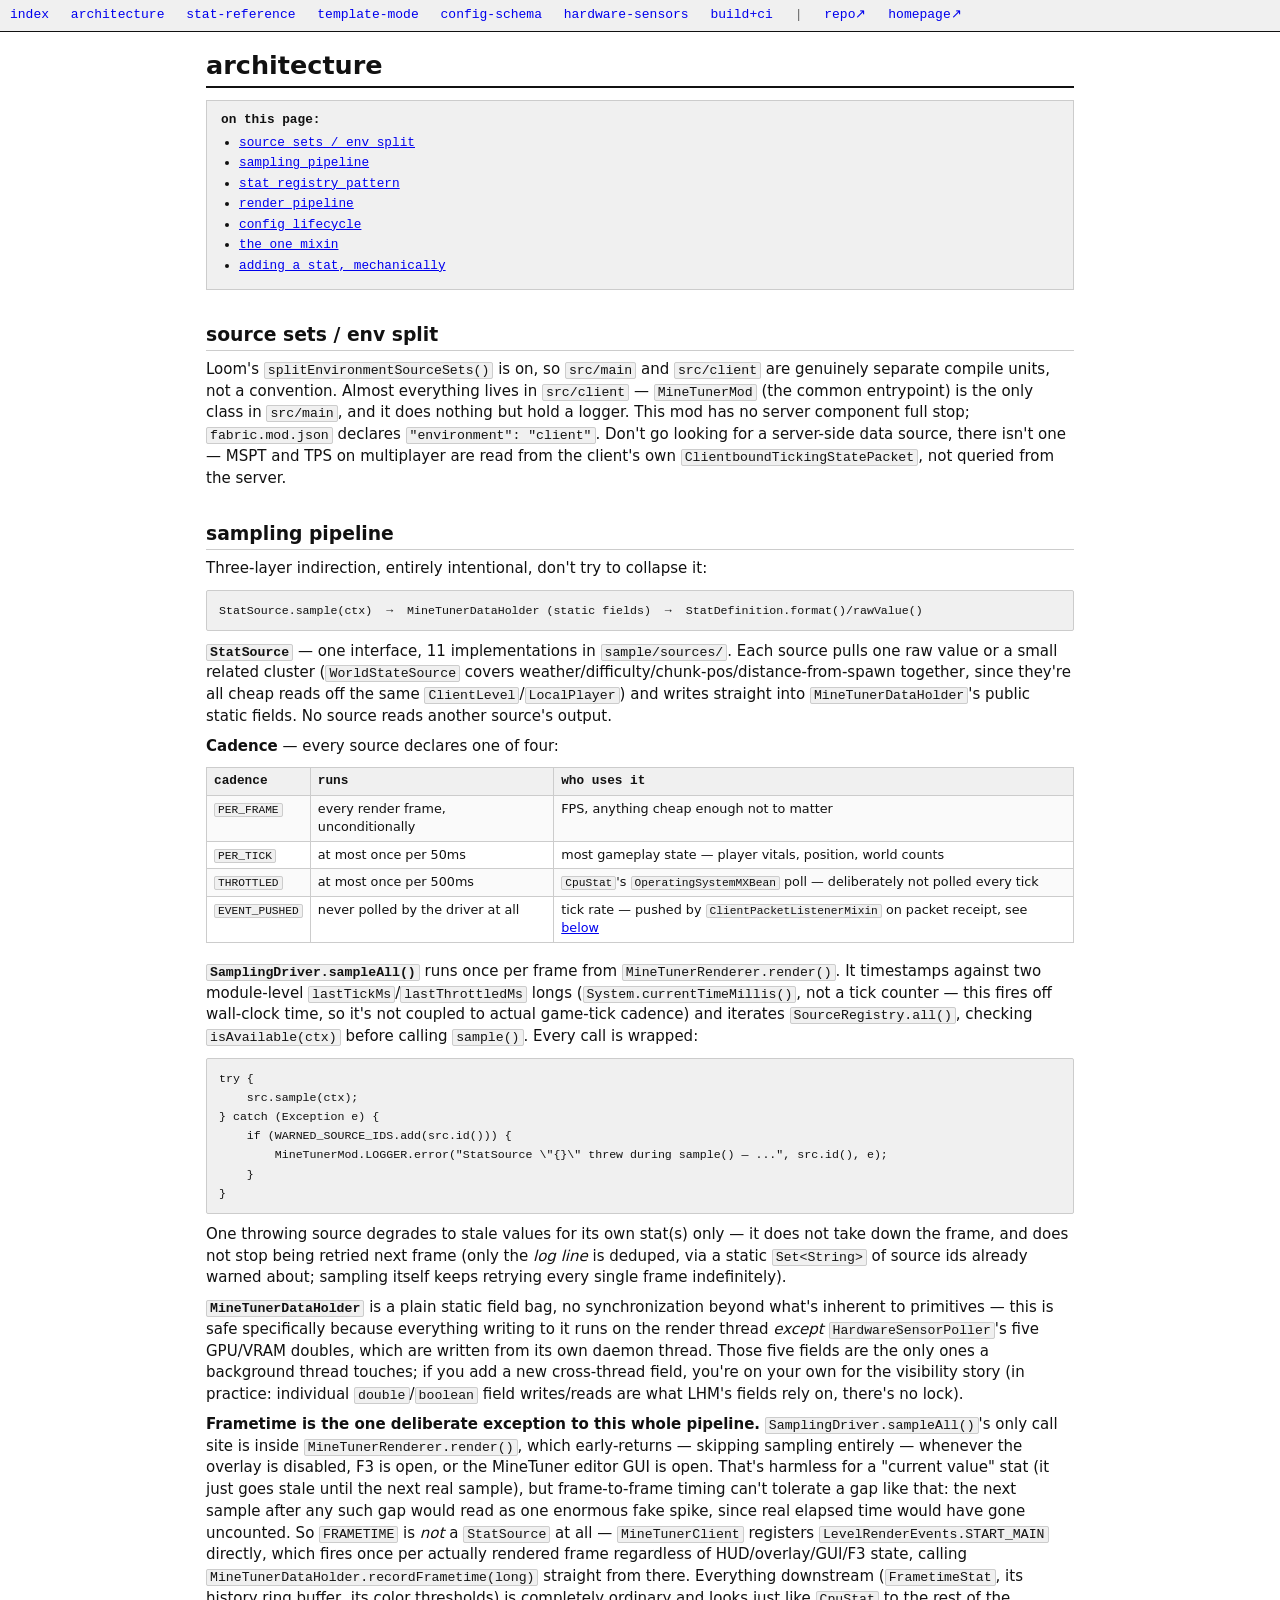
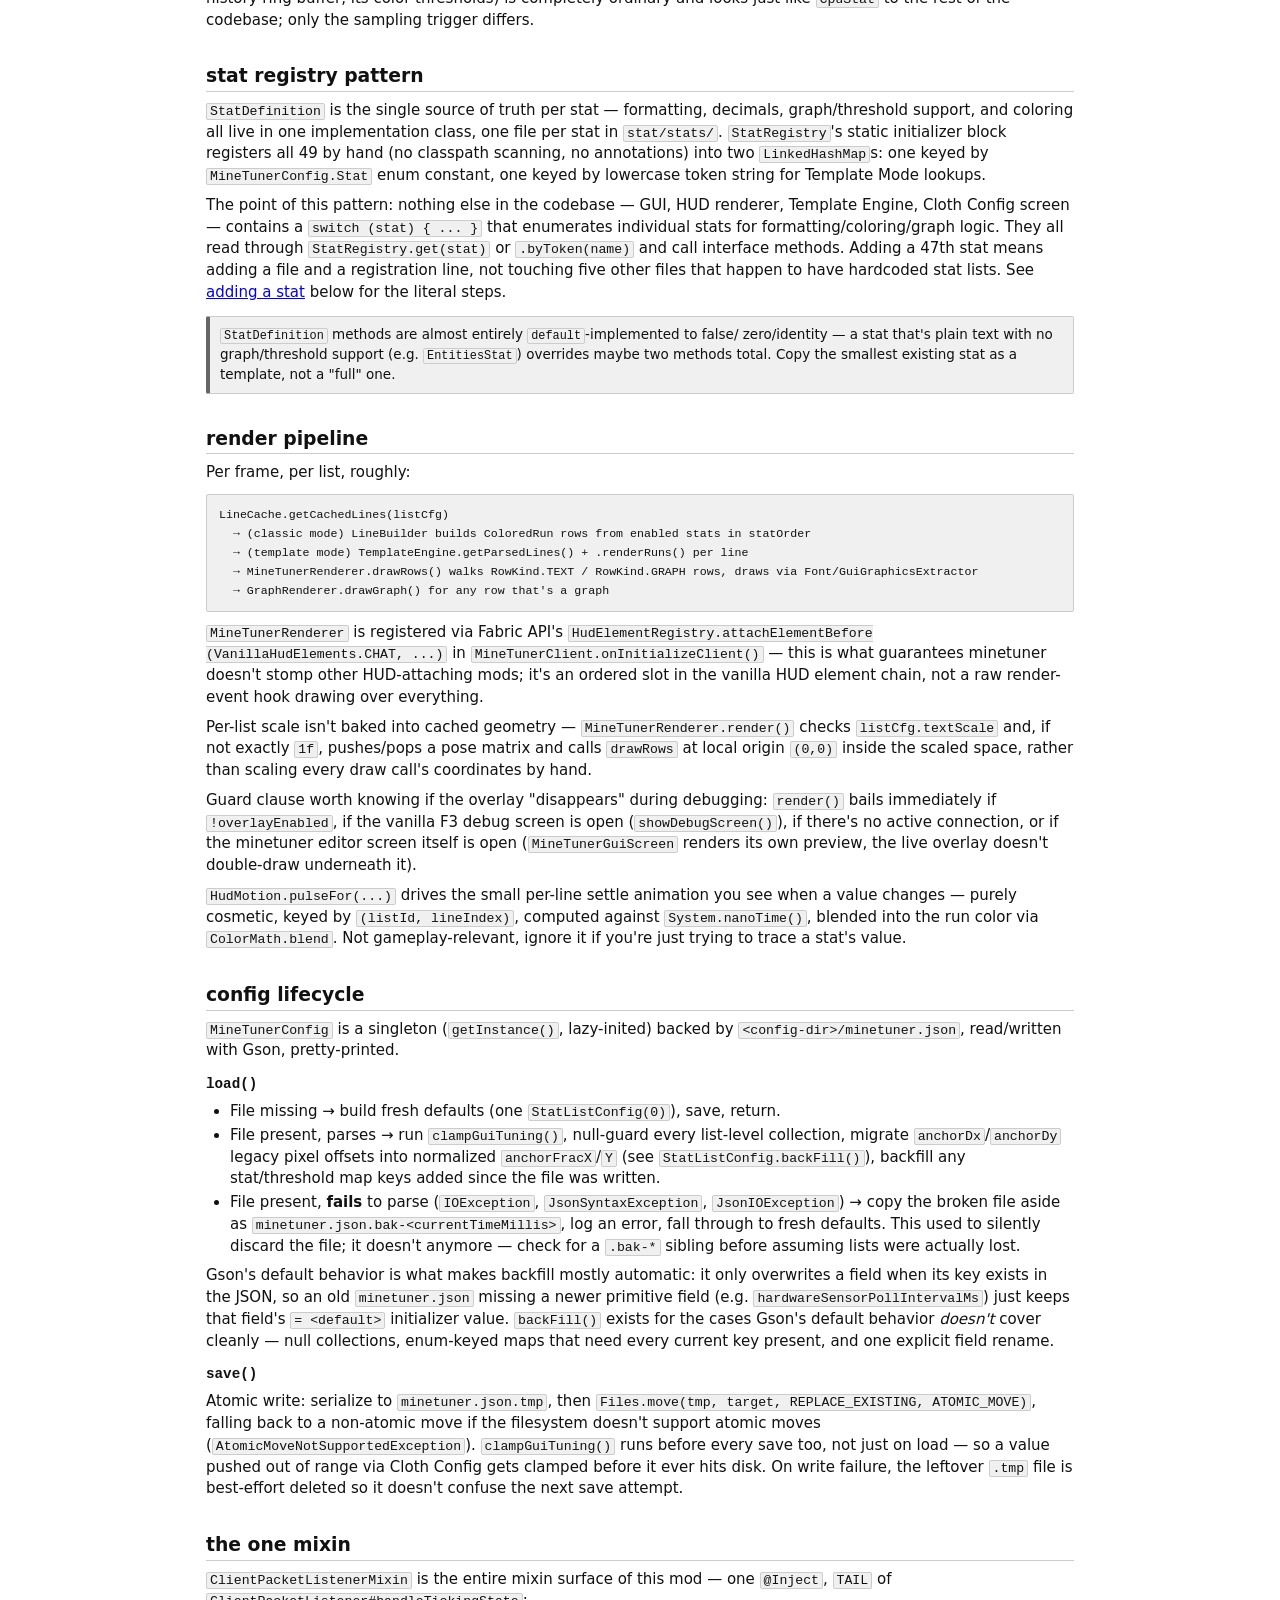
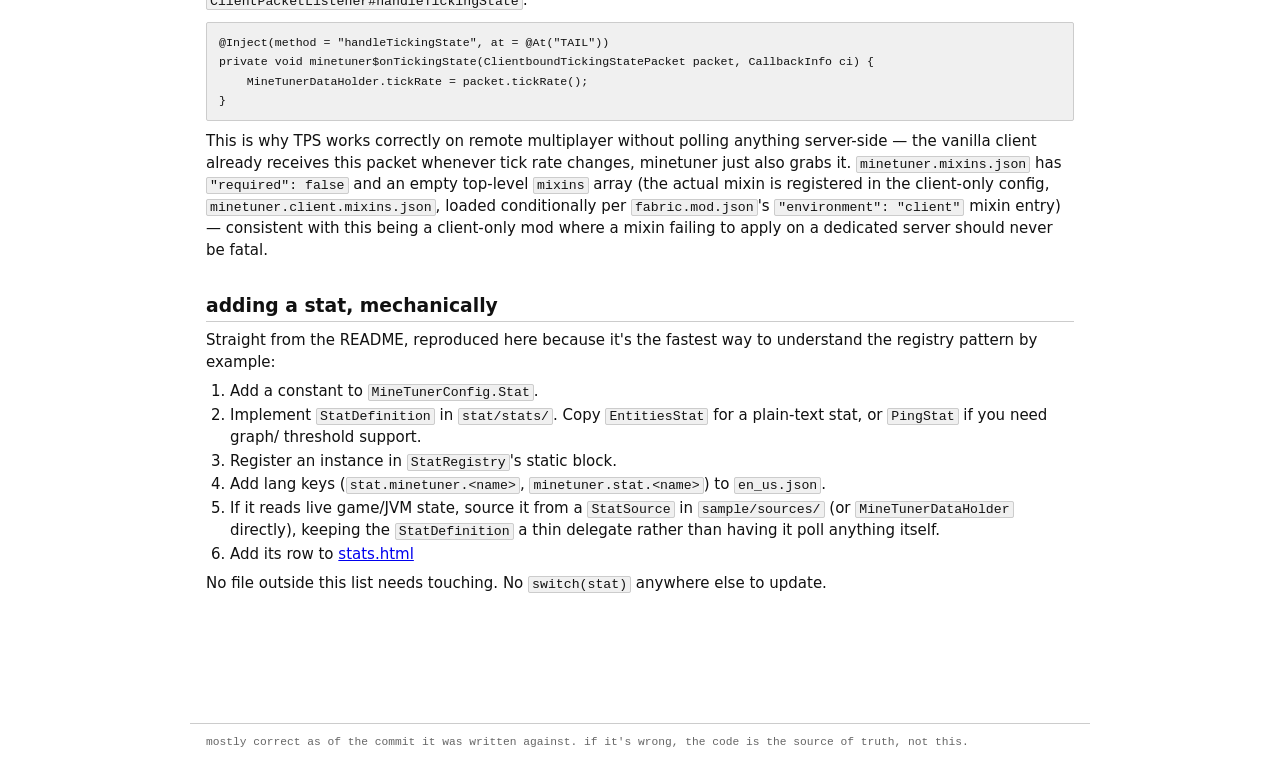
==== commit b89cdccd: "Add session Avg/Min/Max FPS stats Adds three new stats — FPS_AVG, FPS_MIN, FPS_MAX ({fps_avg}/{fps_m" ====
--- a/docs/architecture.html
+++ b/docs/architecture.html
@@ -124,7 +124,7 @@
 <code>StatDefinition</code> is the single source of truth per stat — formatting, decimals,
 graph/threshold support, and coloring all live in one implementation class, one file per stat
 in <code>stat/stats/</code>. <code>StatRegistry</code>'s static initializer block registers all
-46 by hand (no classpath scanning, no annotations) into two <code>LinkedHashMap</code>s: one
+49 by hand (no classpath scanning, no annotations) into two <code>LinkedHashMap</code>s: one
 keyed by <code>MineTunerConfig.Stat</code> enum constant, one keyed by lowercase token string for
 Template Mode lookups.
 </p>
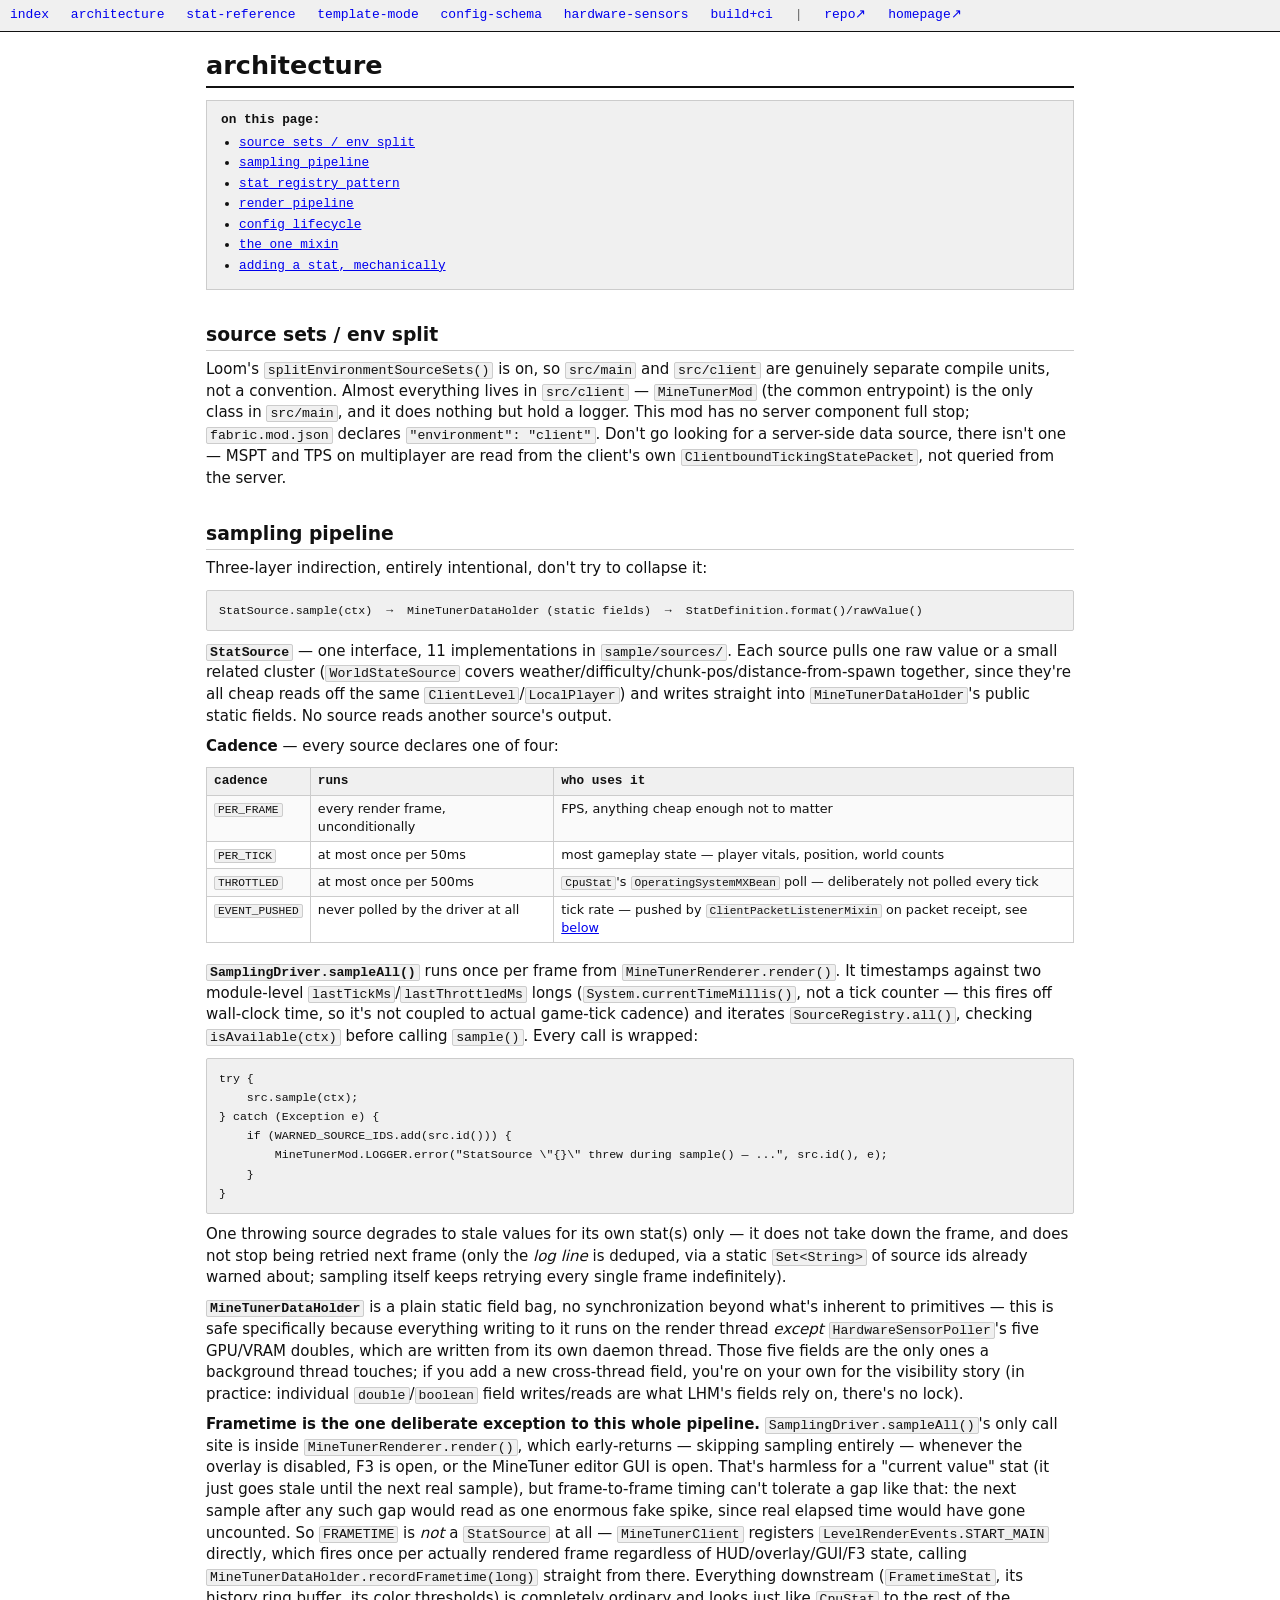
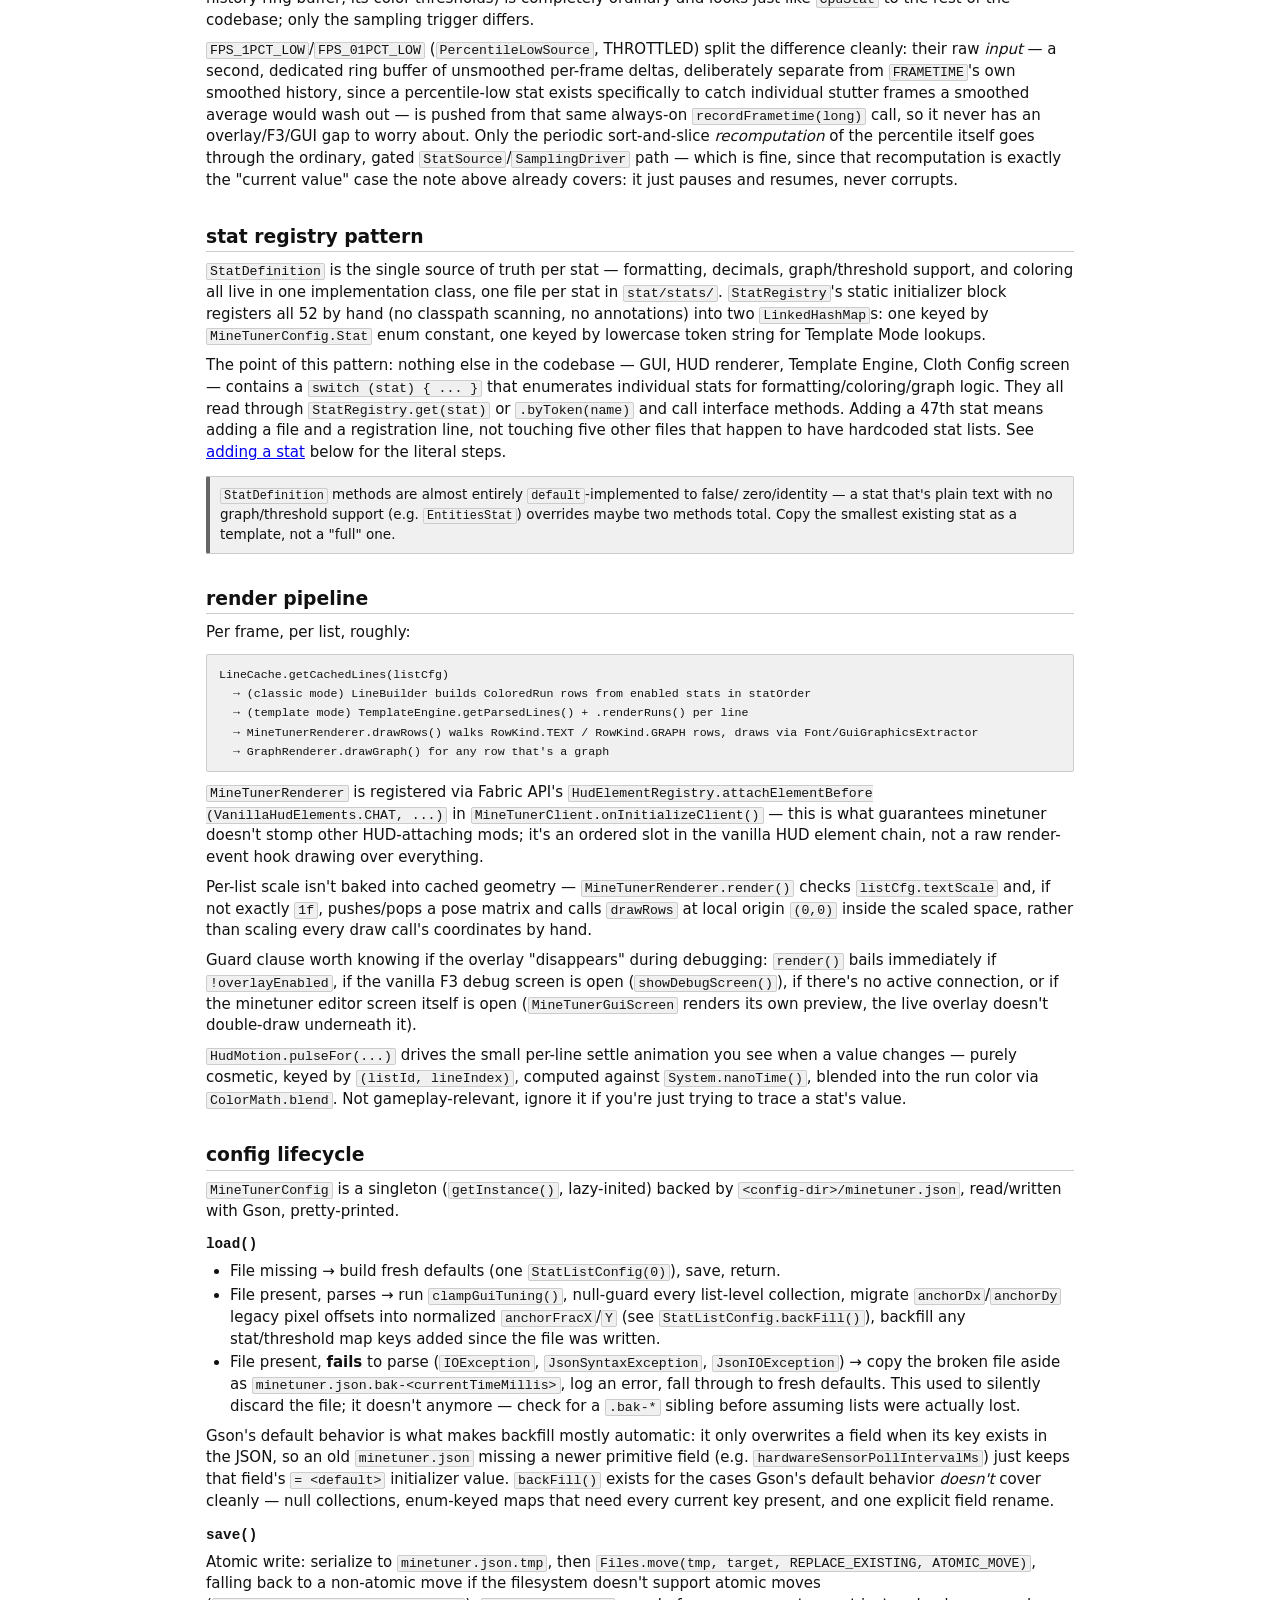
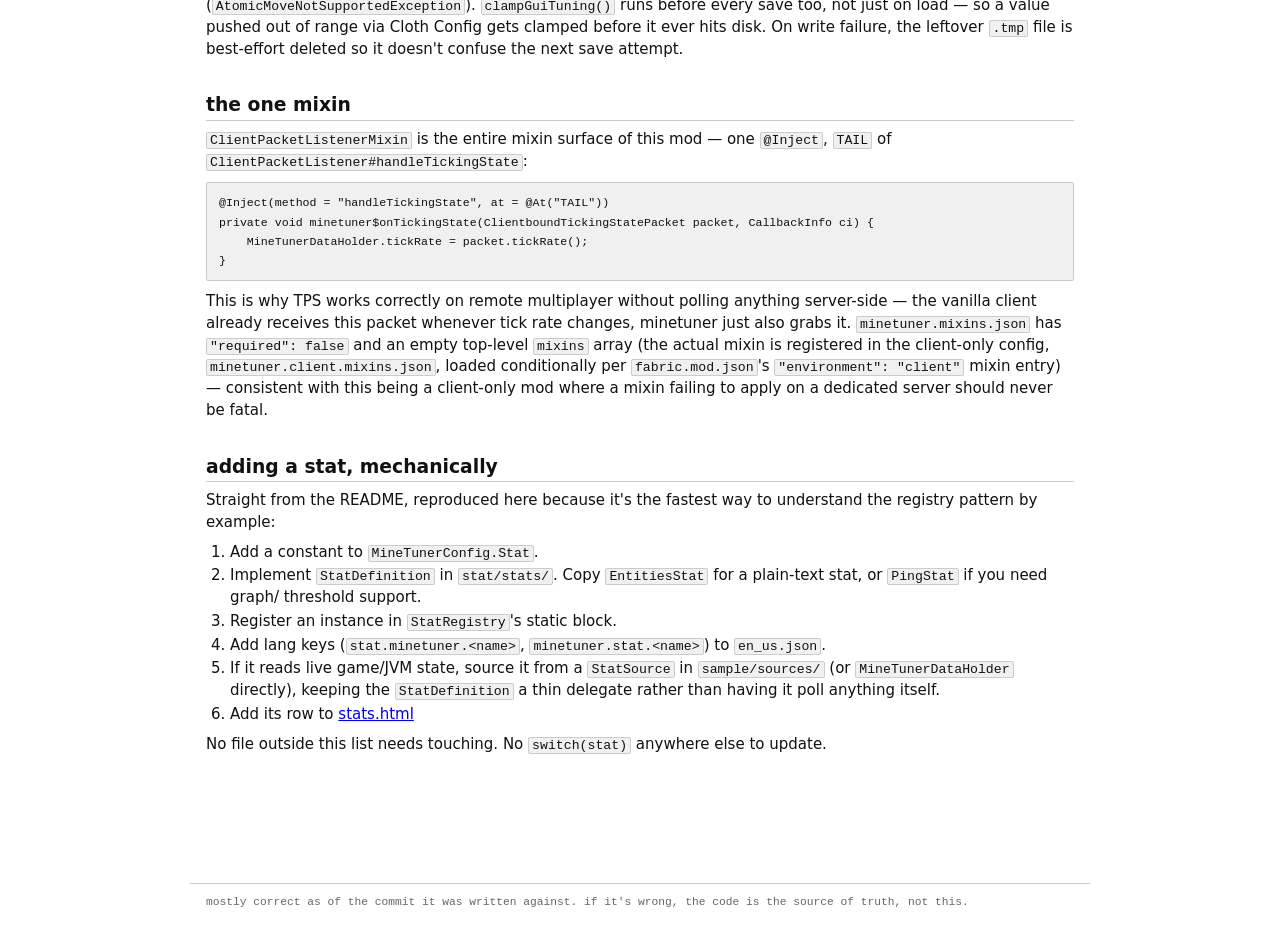
==== commit 70b9279f: "Percentile Lows fixed README links AvgFps default decimals are now 0 but are still enabled" ====
--- a/docs/architecture.html
+++ b/docs/architecture.html
@@ -118,13 +118,25 @@
 (<code>FrametimeStat</code>, its history ring buffer, its color thresholds) is completely ordinary
 and looks just like <code>CpuStat</code> to the rest of the codebase; only the sampling trigger differs.
 </p>
+<p>
+<code>FPS_1PCT_LOW</code>/<code>FPS_01PCT_LOW</code> (<code>PercentileLowSource</code>, THROTTLED)
+split the difference cleanly: their raw <i>input</i> — a second, dedicated ring buffer of
+unsmoothed per-frame deltas, deliberately separate from <code>FRAMETIME</code>'s own smoothed
+history, since a percentile-low stat exists specifically to catch individual stutter frames a
+smoothed average would wash out — is pushed from that same always-on <code>recordFrametime(long)</code>
+call, so it never has an overlay/F3/GUI gap to worry about. Only the periodic sort-and-slice
+<i>recomputation</i> of the percentile itself goes through the ordinary, gated
+<code>StatSource</code>/<code>SamplingDriver</code> path — which is fine, since that recomputation
+is exactly the "current value" case the note above already covers: it just pauses and resumes,
+never corrupts.
+</p>
 
 <h2 id="registry">stat registry pattern</h2>
 <p>
 <code>StatDefinition</code> is the single source of truth per stat — formatting, decimals,
 graph/threshold support, and coloring all live in one implementation class, one file per stat
 in <code>stat/stats/</code>. <code>StatRegistry</code>'s static initializer block registers all
-49 by hand (no classpath scanning, no annotations) into two <code>LinkedHashMap</code>s: one
+52 by hand (no classpath scanning, no annotations) into two <code>LinkedHashMap</code>s: one
 keyed by <code>MineTunerConfig.Stat</code> enum constant, one keyed by lowercase token string for
 Template Mode lookups.
 </p>
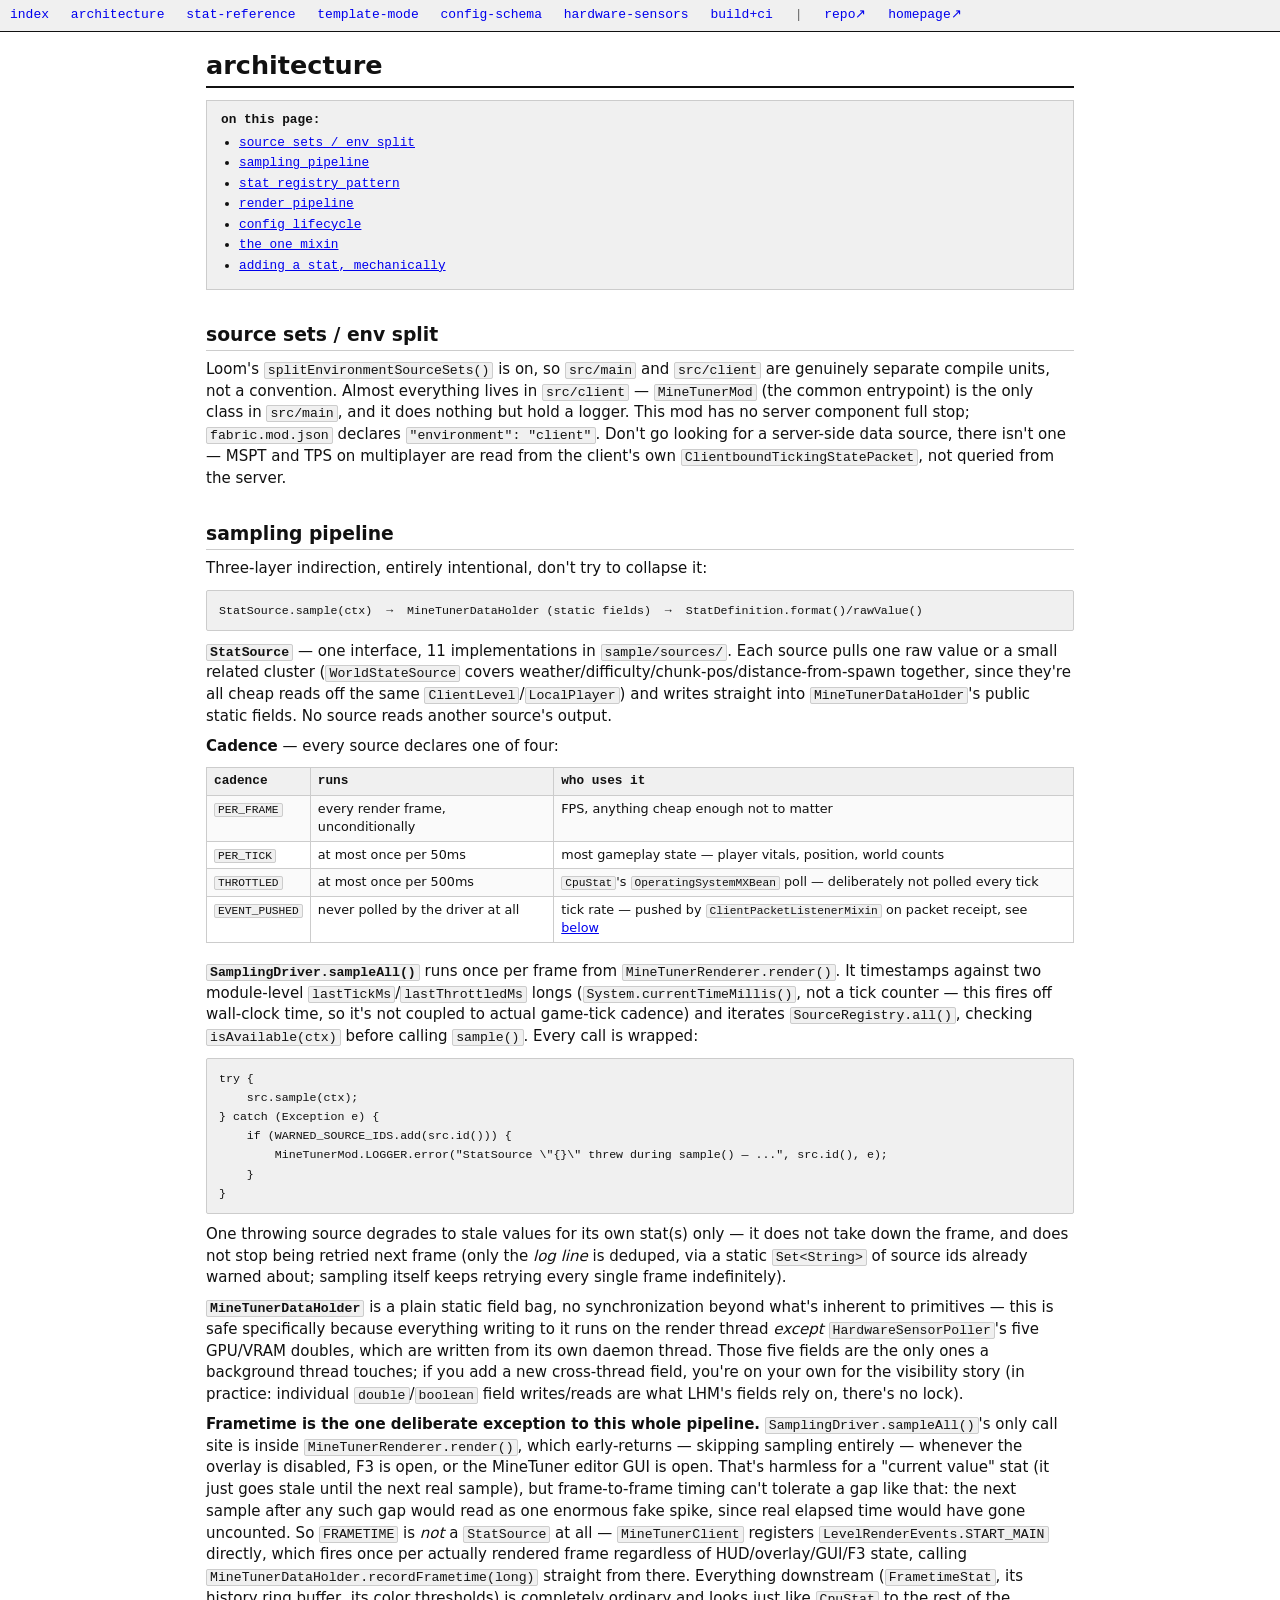
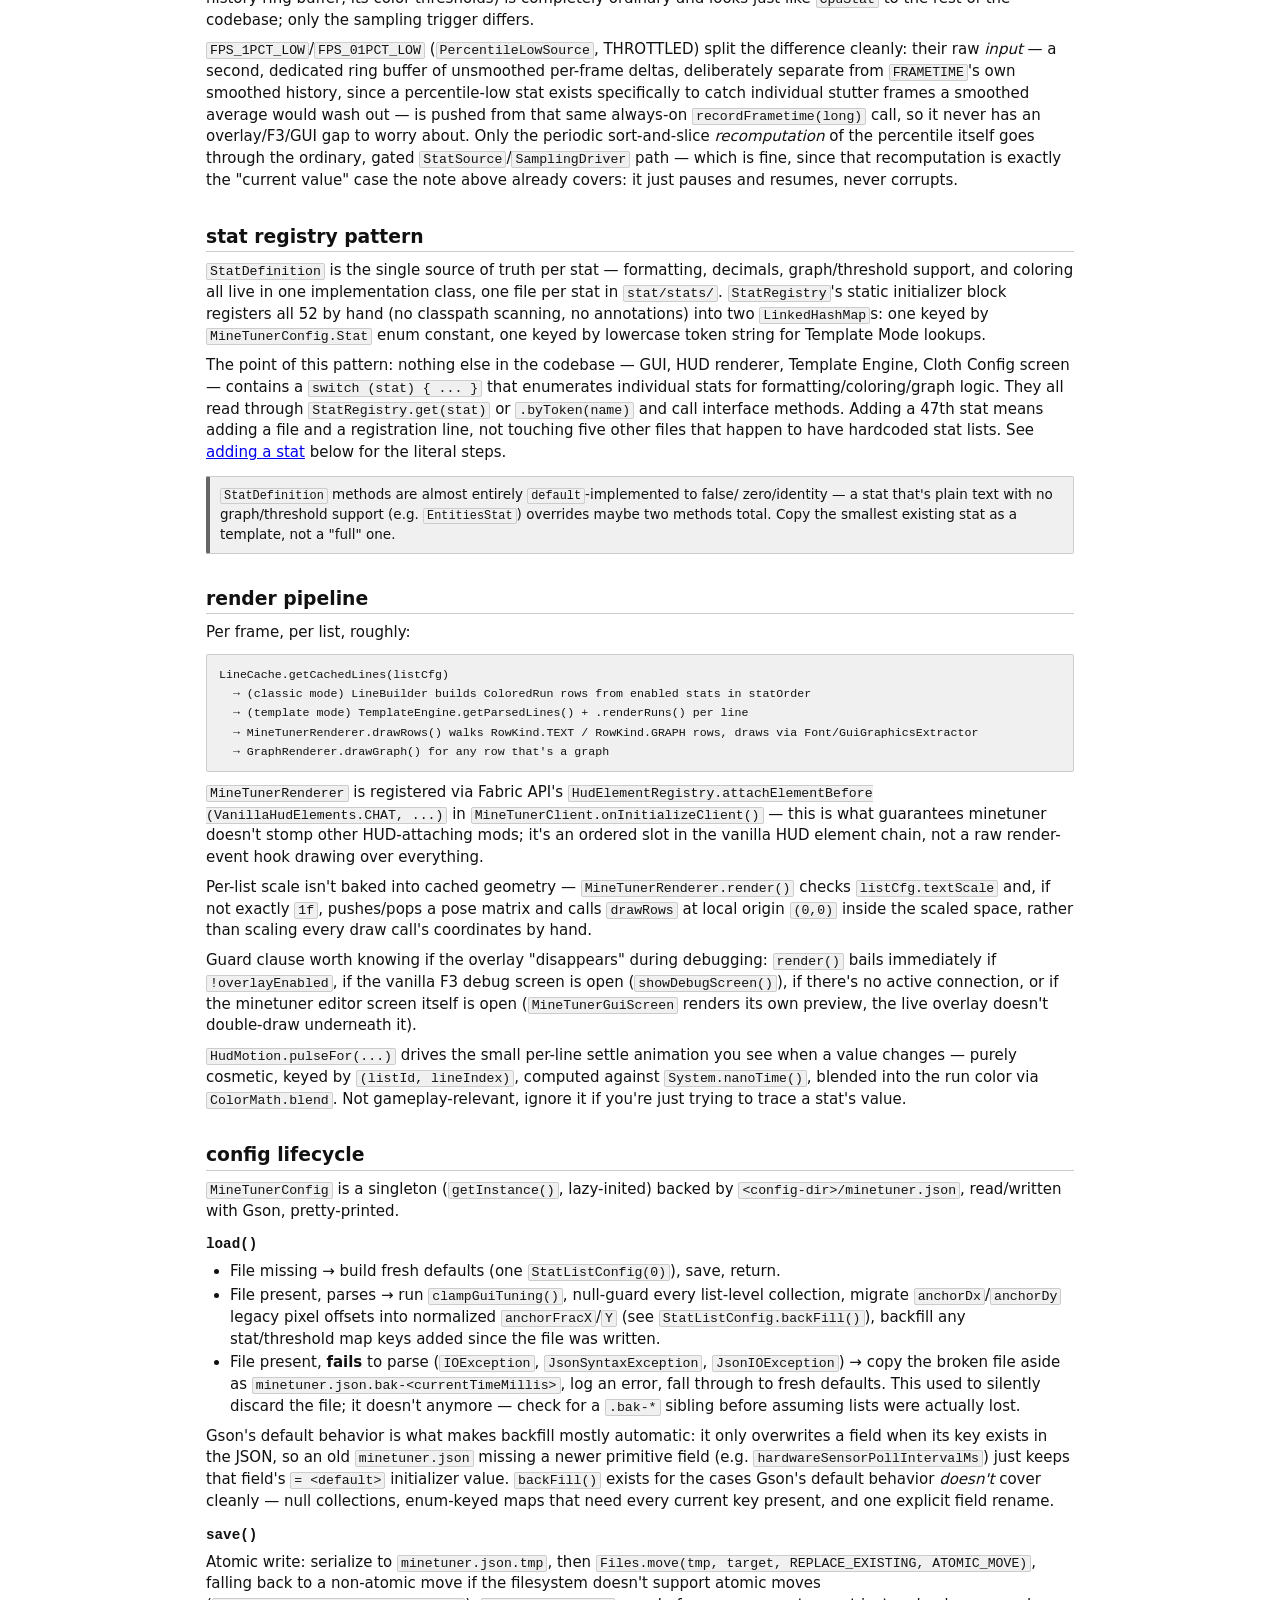
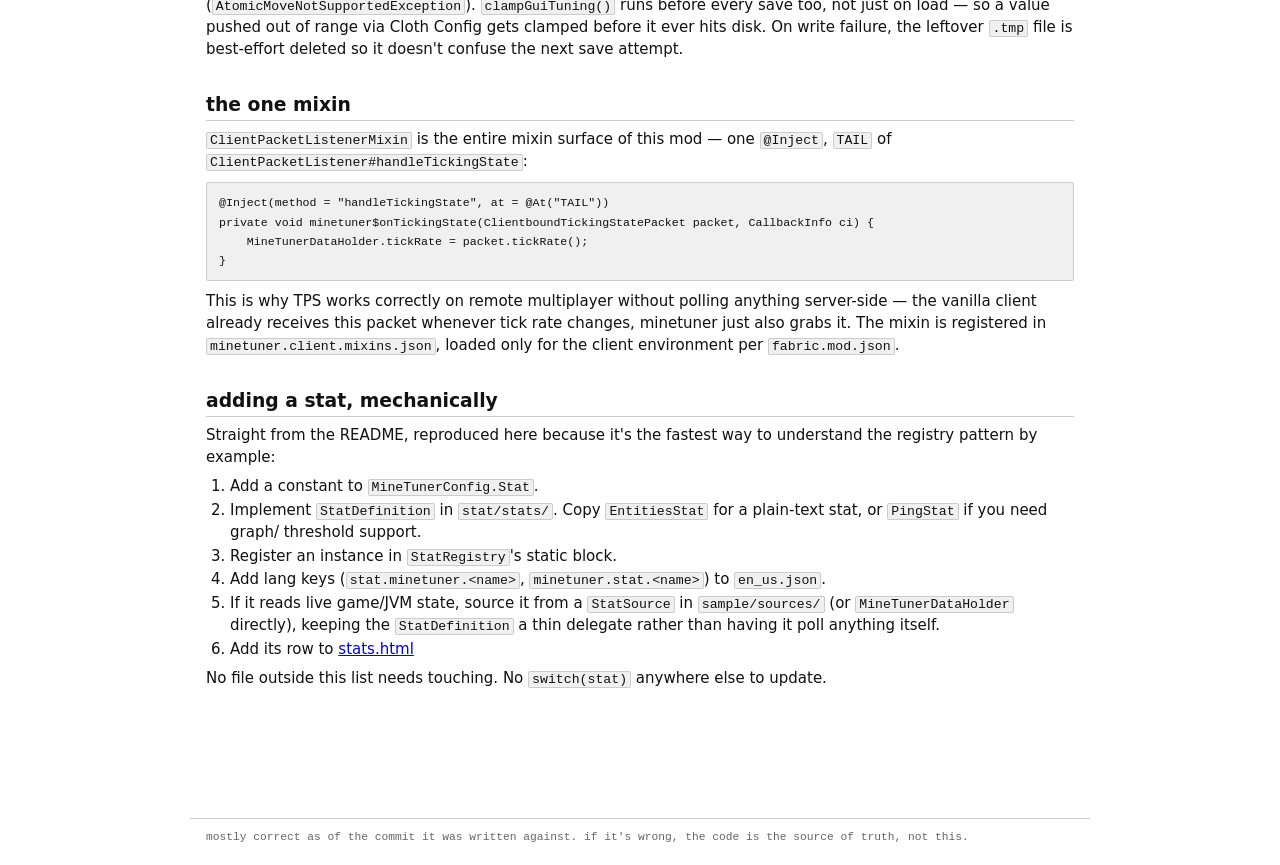
==== commit ab0f5e1b: "documented default stats, remove dead reset()/empty mixin config, fix dangling docs; mixin require=0" ====
--- a/docs/architecture.html
+++ b/docs/architecture.html
@@ -240,11 +240,8 @@
 <p>
 This is why TPS works correctly on remote multiplayer without polling anything server-side —
 the vanilla client already receives this packet whenever tick rate changes, minetuner just also
-grabs it. <code>minetuner.mixins.json</code> has <code>"required": false</code> and an empty
-top-level <code>mixins</code> array (the actual mixin is registered in the client-only config,
-<code>minetuner.client.mixins.json</code>, loaded conditionally per <code>fabric.mod.json</code>'s
-<code>"environment": "client"</code> mixin entry) — consistent with this being a client-only mod
-where a mixin failing to apply on a dedicated server should never be fatal.
+    grabs it. The mixin is registered in <code>minetuner.client.mixins.json</code>, loaded only for the client
+    environment per <code>fabric.mod.json</code>.
 </p>
 
 <h2 id="adding-a-stat">adding a stat, mechanically</h2>
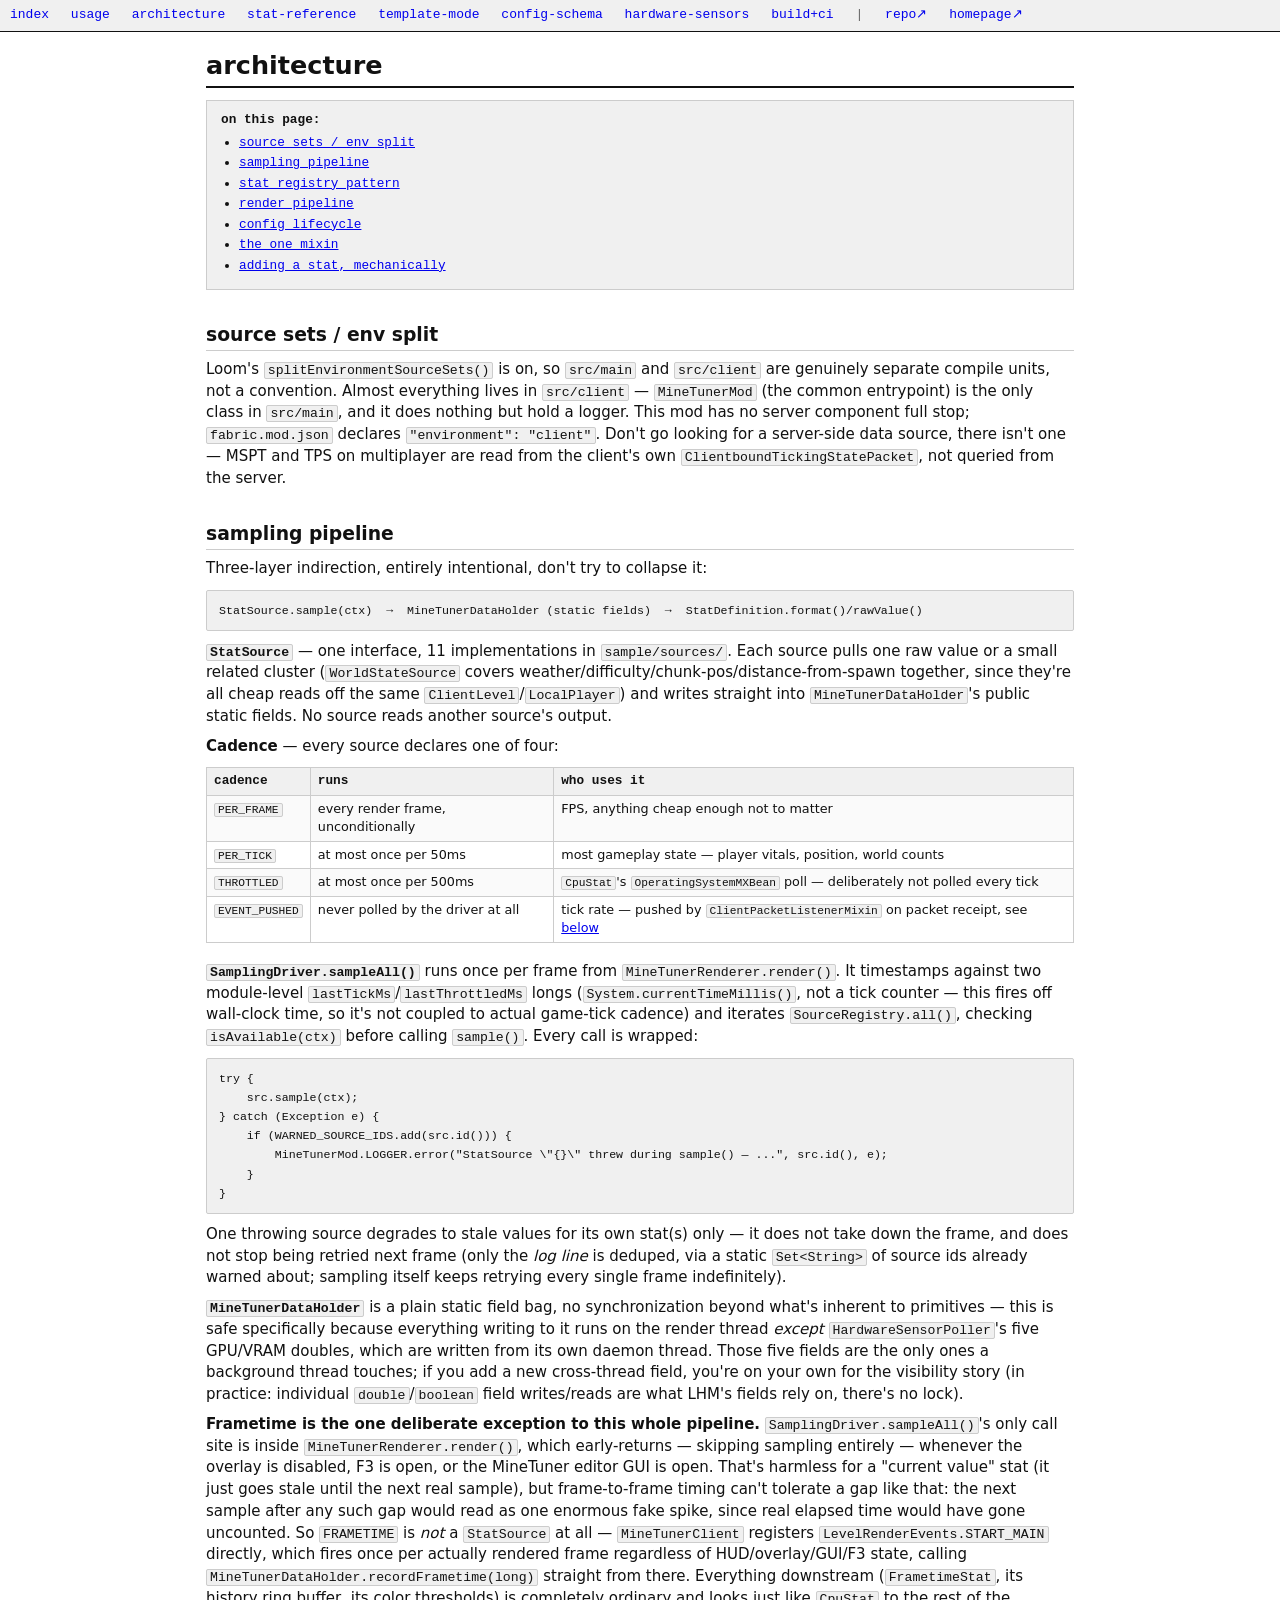
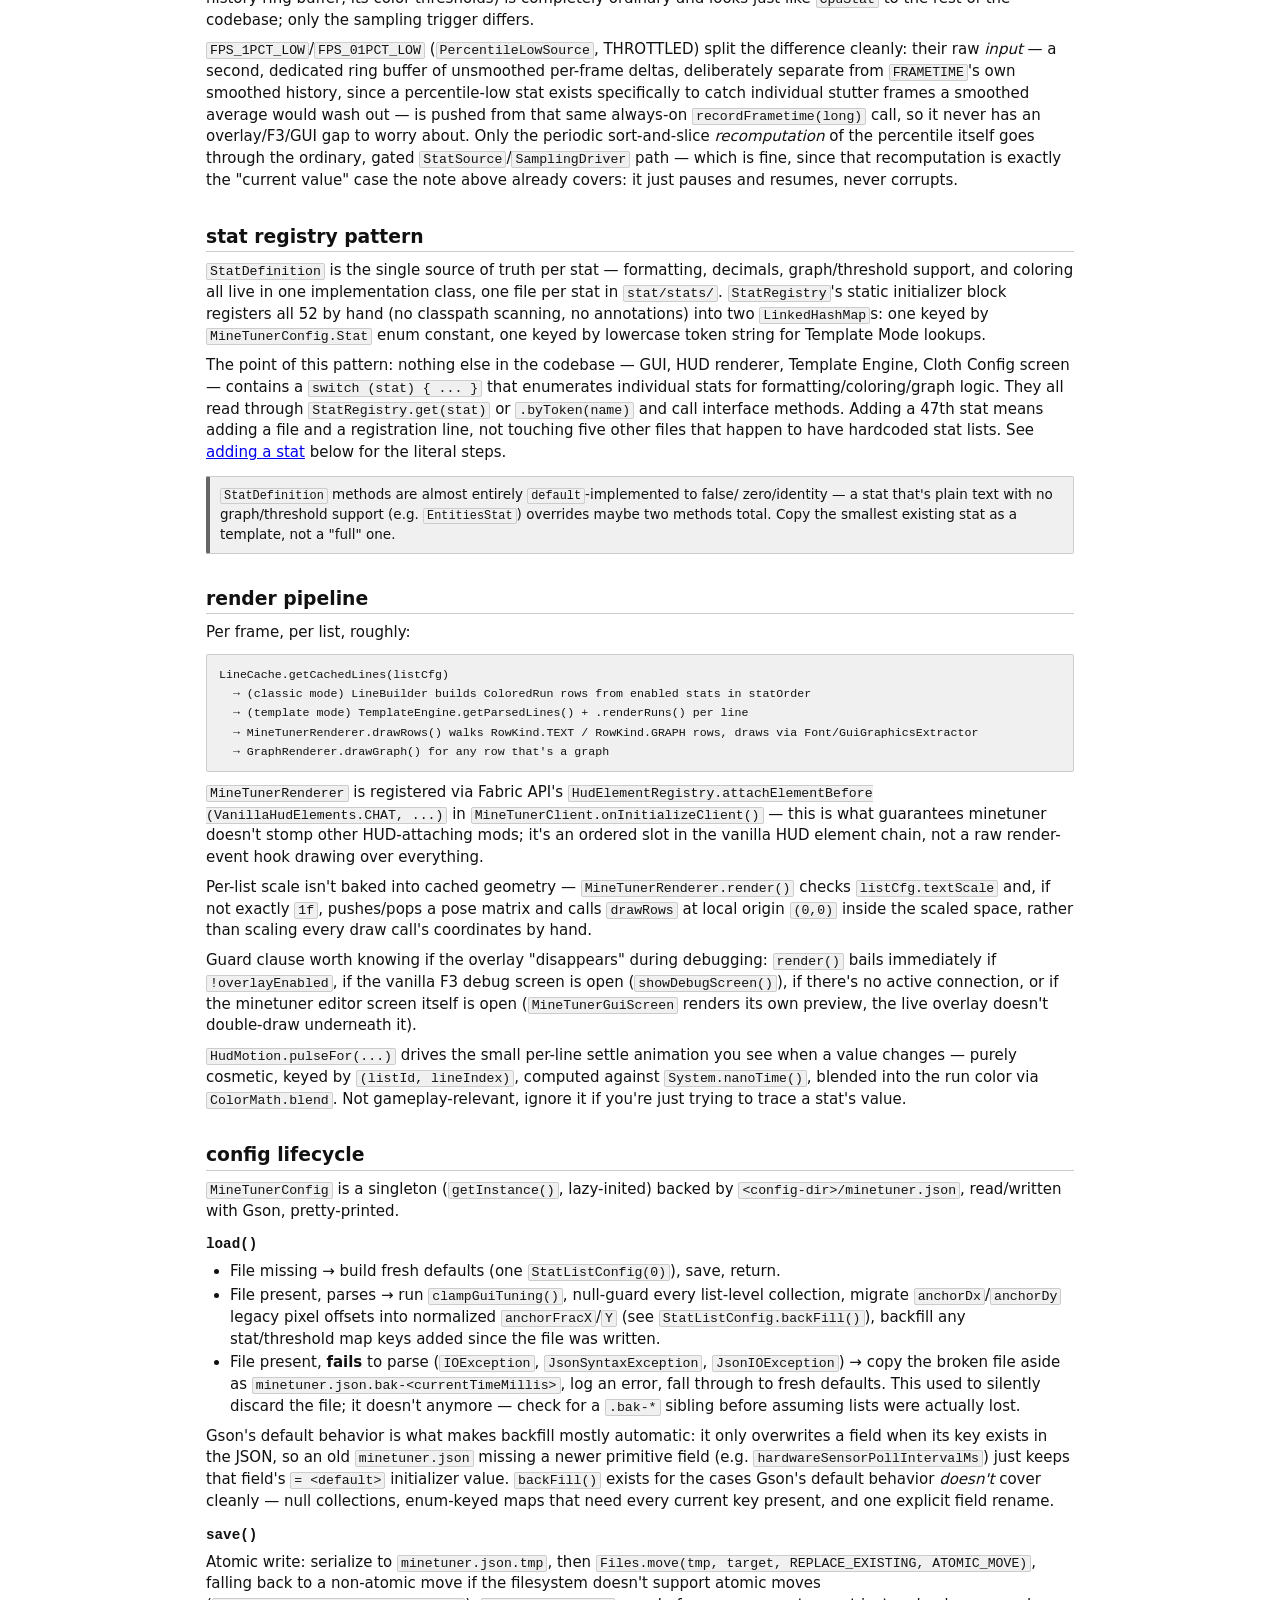
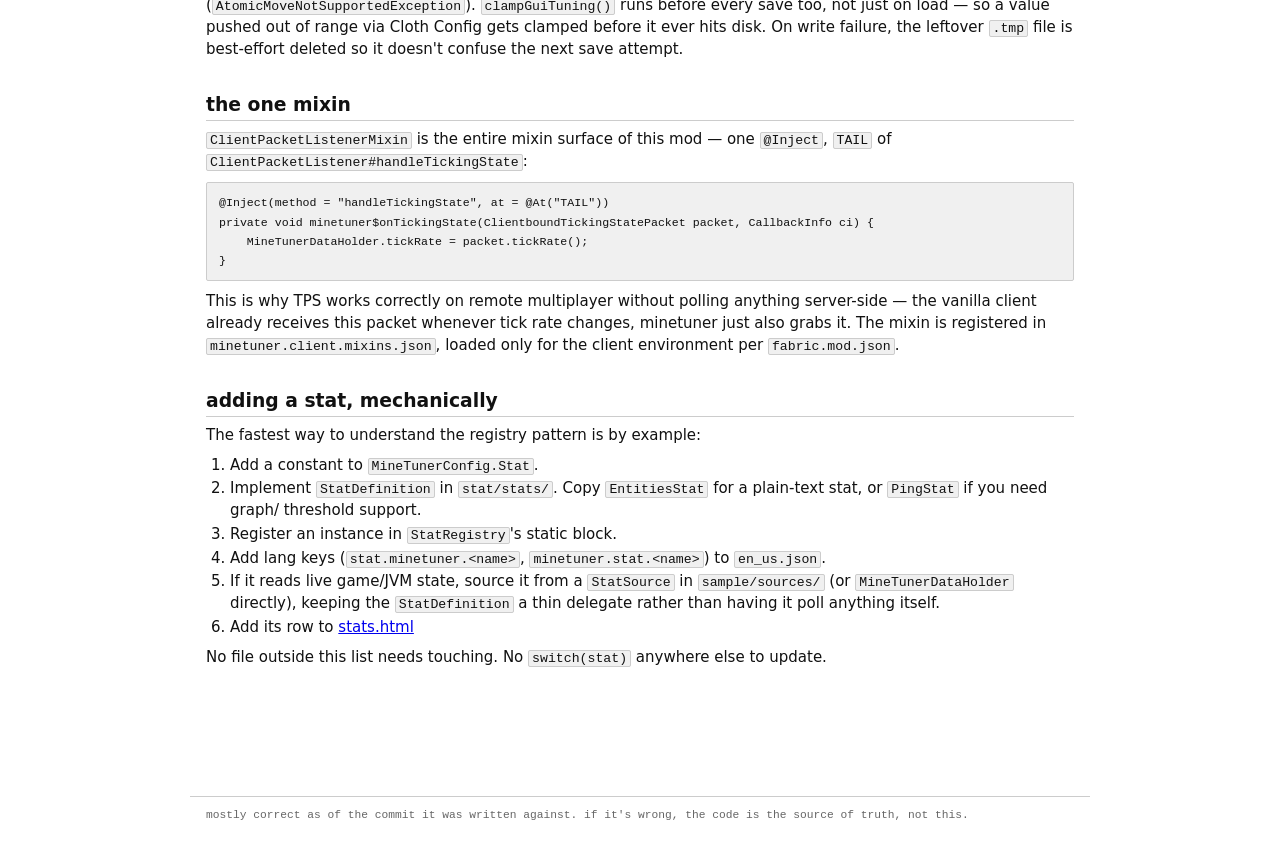
==== commit 74156c6f: "Simplify README and move detailed content into docs" ====
--- a/docs/architecture.html
+++ b/docs/architecture.html
@@ -9,6 +9,7 @@
 <body>
 <div class="topbar">
   <a href="index.html">index</a>
+    <a href="usage.html">usage</a>
   <a href="architecture.html">architecture</a>
   <a href="stats.html">stat-reference</a>
   <a href="template-mode.html">template-mode</a>
@@ -245,8 +246,7 @@
 </p>
 
 <h2 id="adding-a-stat">adding a stat, mechanically</h2>
-<p>Straight from the README, reproduced here because it's the fastest way to understand the
-registry pattern by example:</p>
+    <p>The fastest way to understand the registry pattern is by example:</p>
 <ol>
 <li>Add a constant to <code>MineTunerConfig.Stat</code>.</li>
 <li>Implement <code>StatDefinition</code> in <code>stat/stats/</code>. Copy
